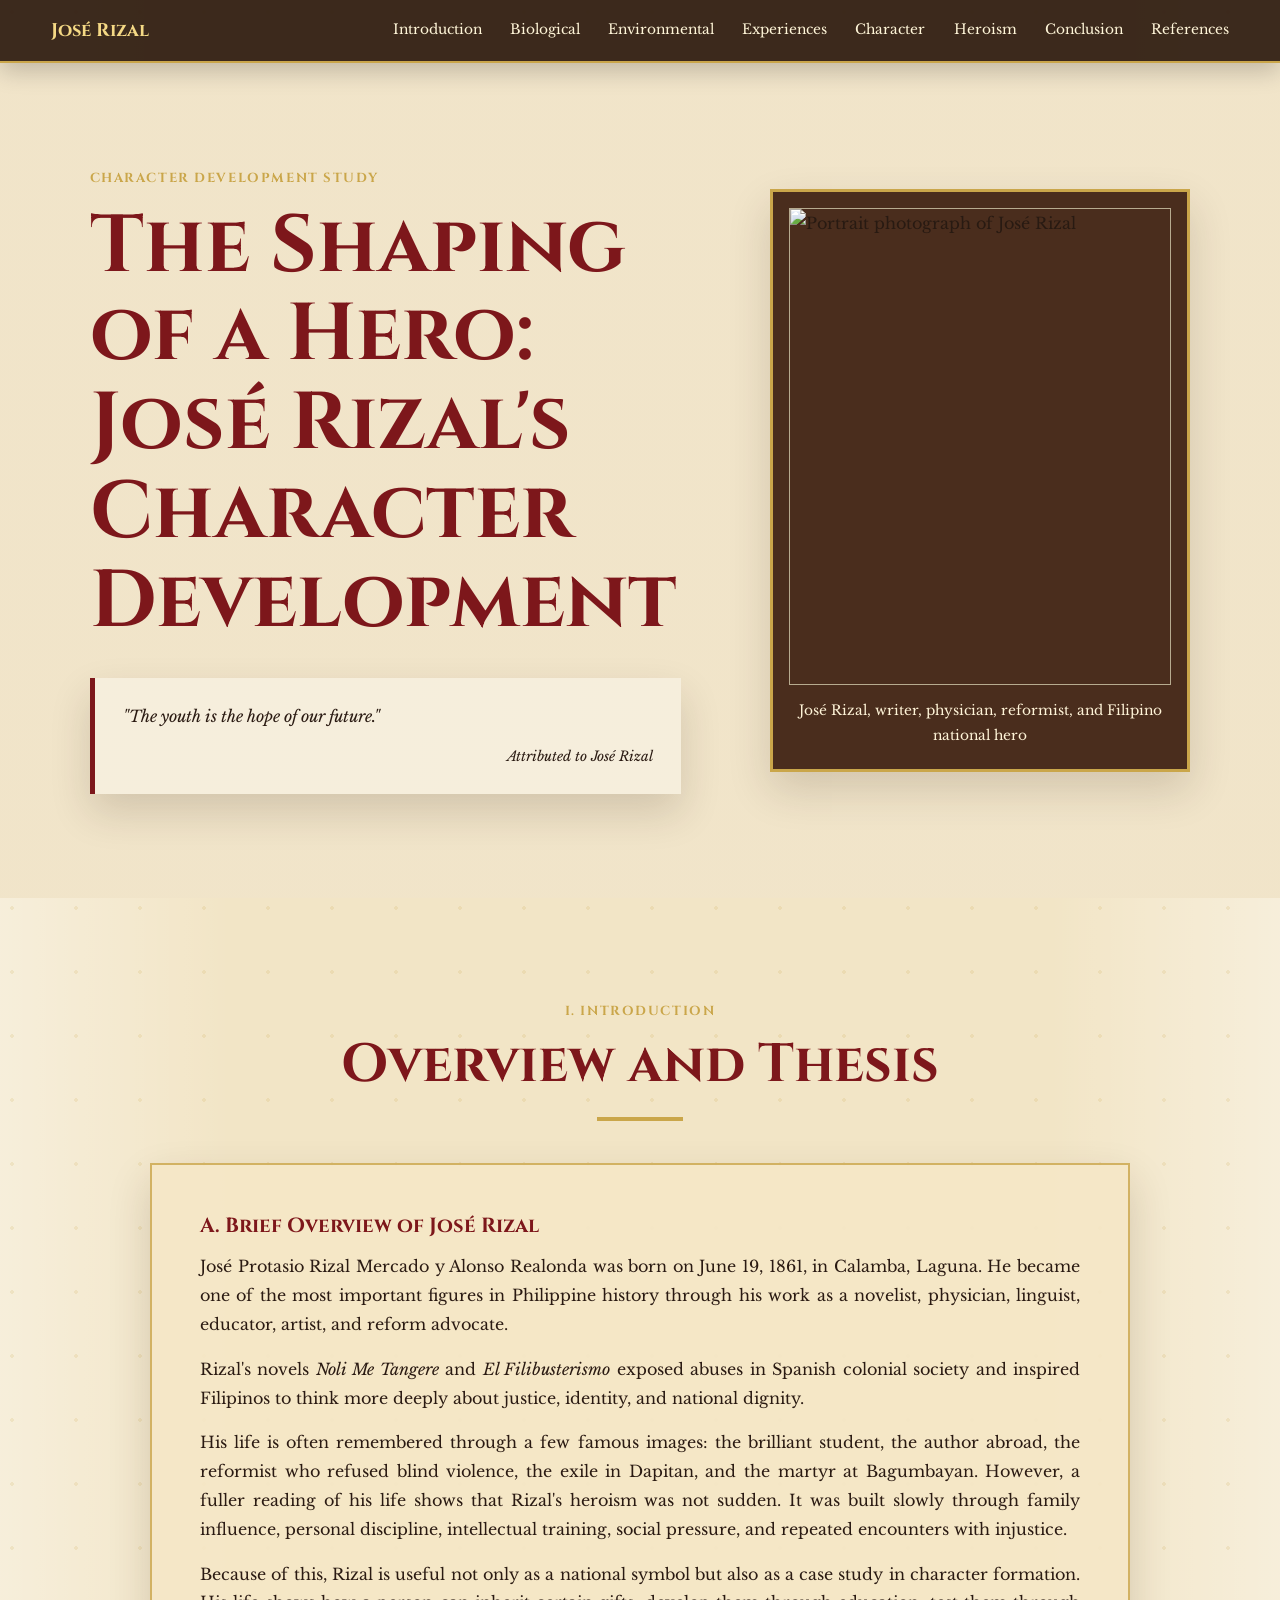
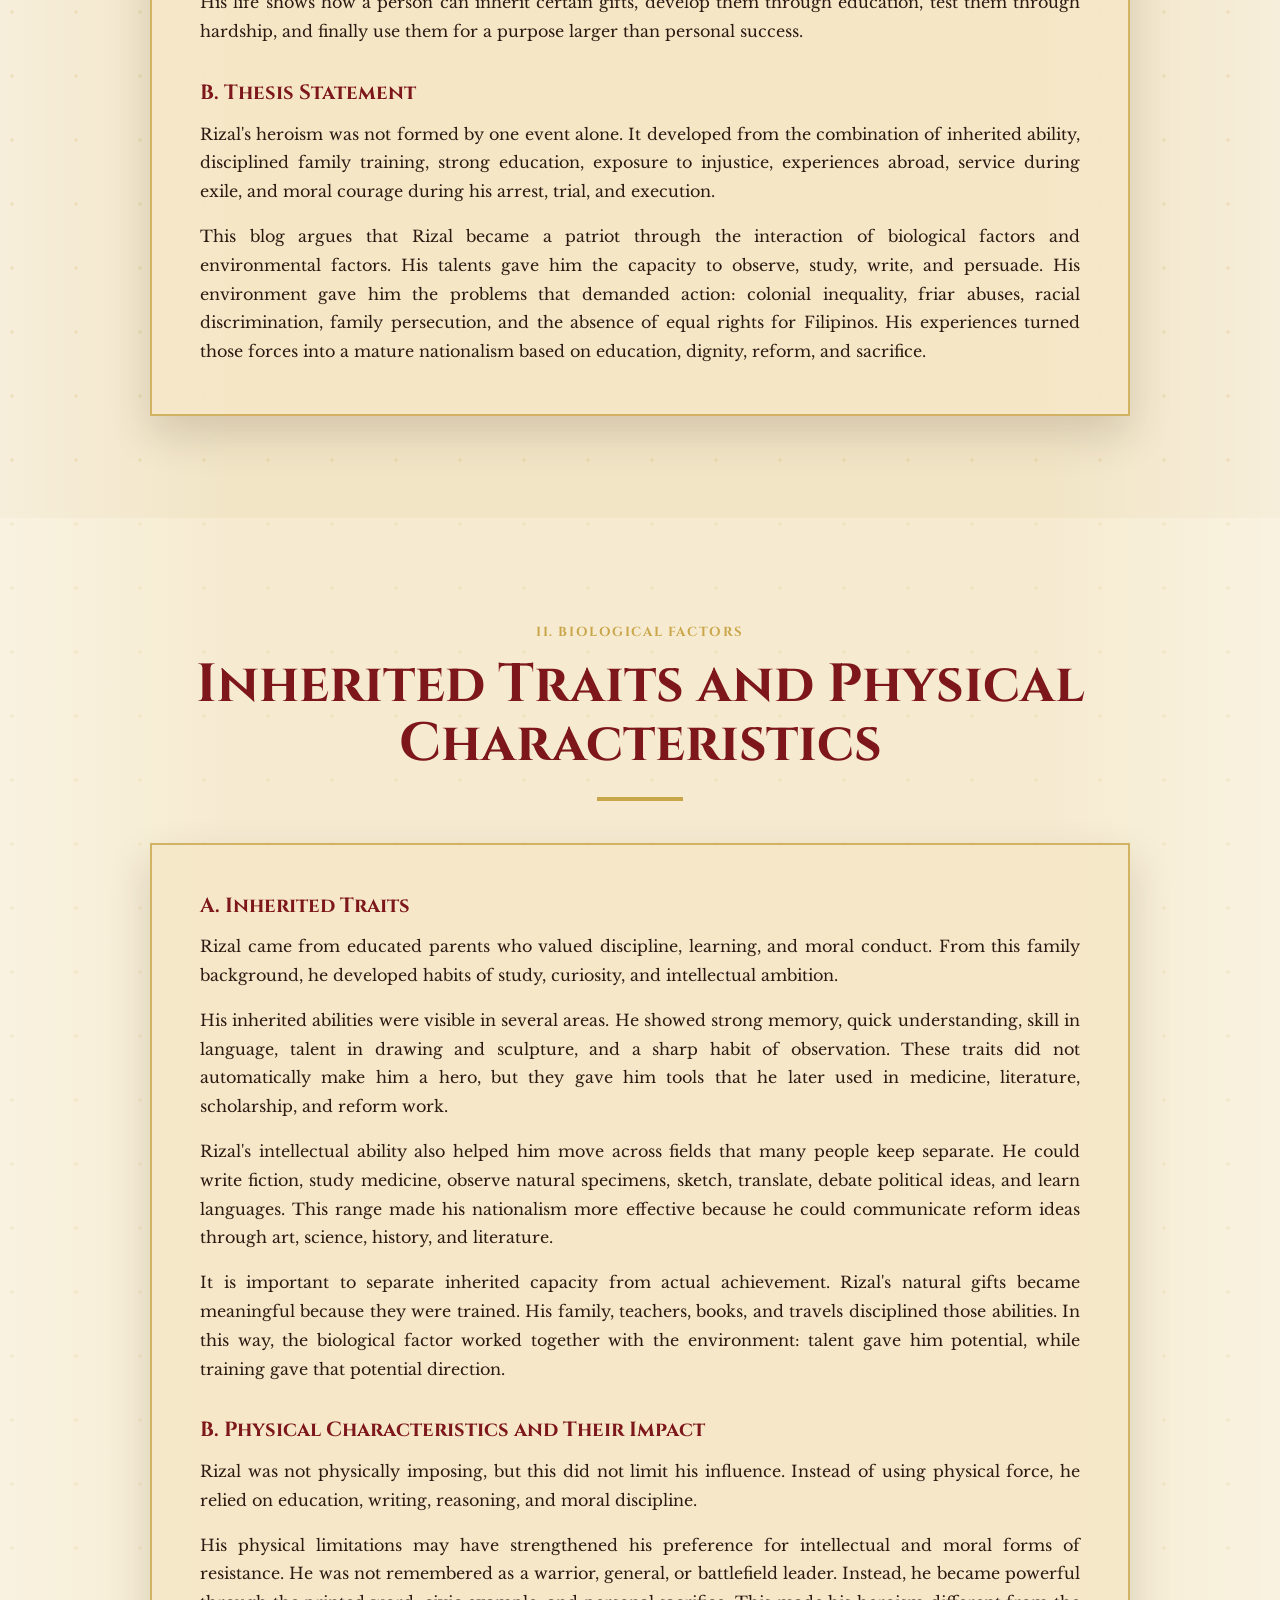
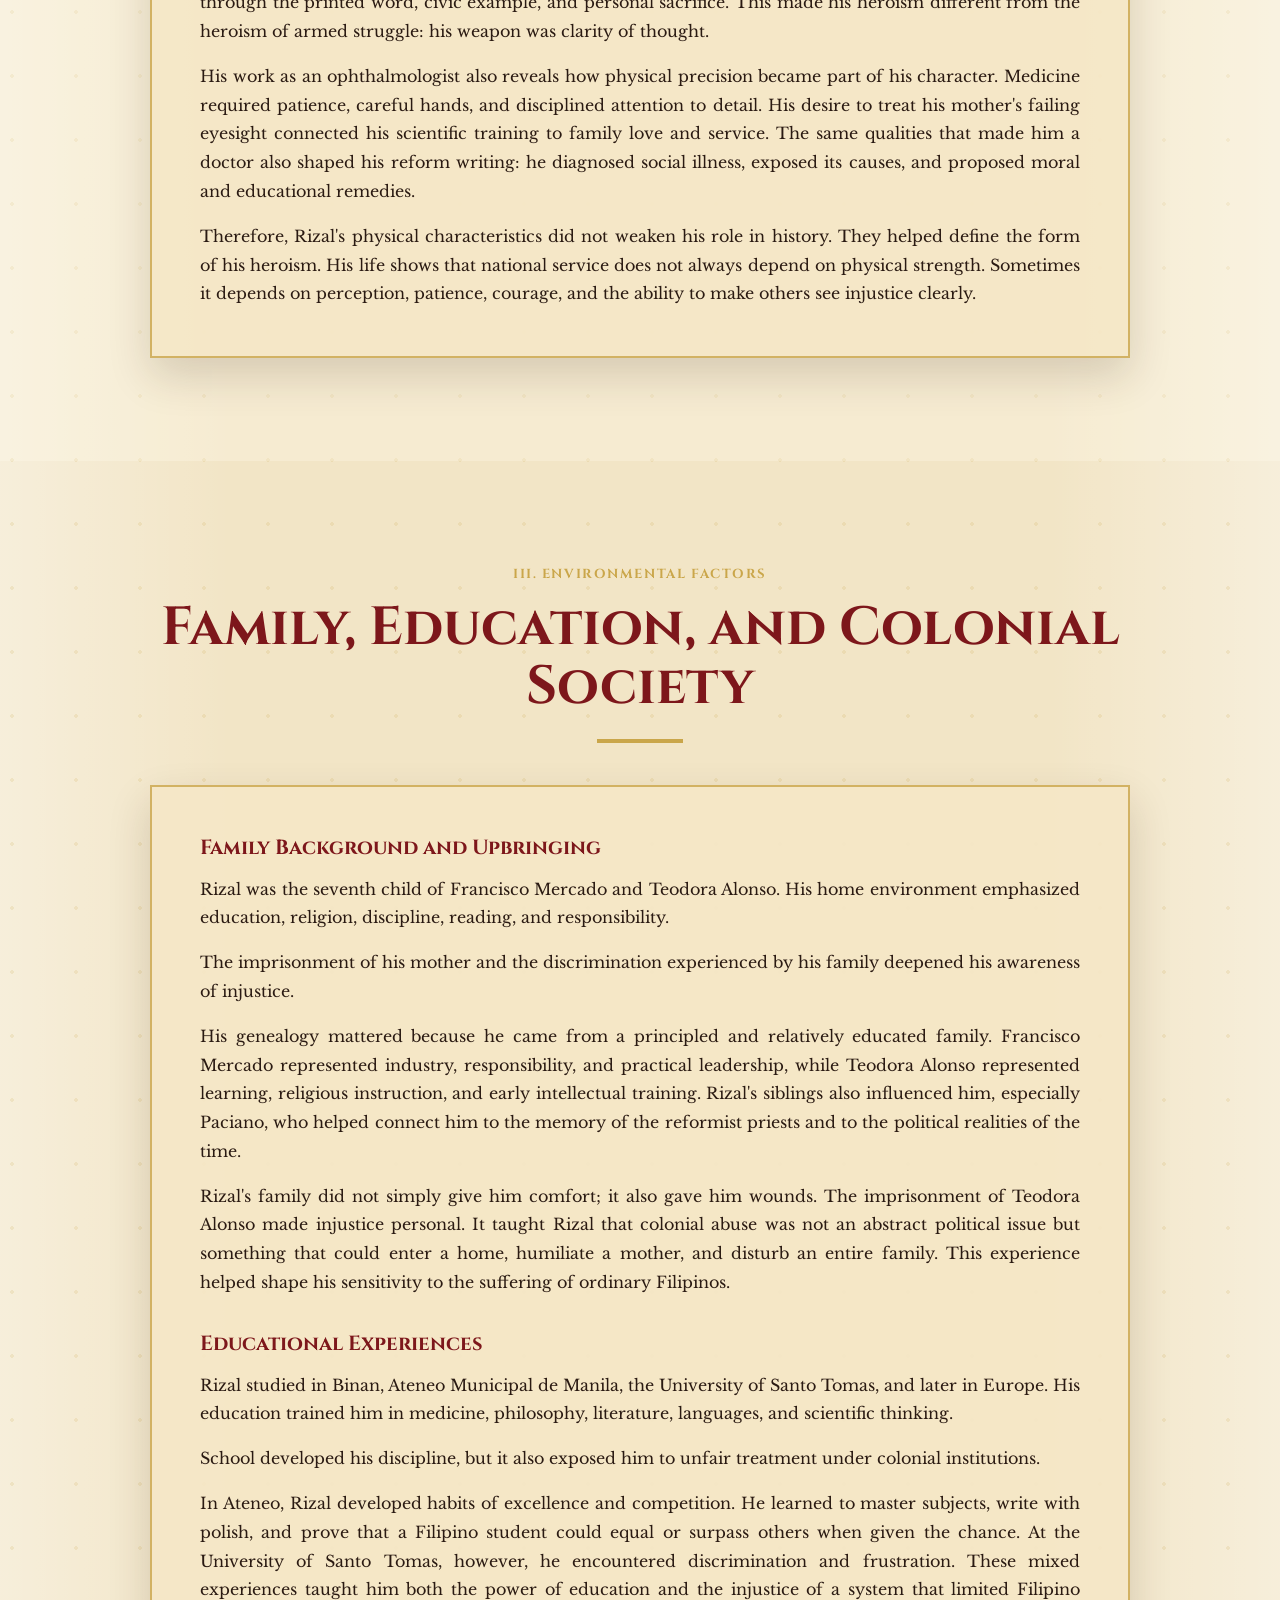
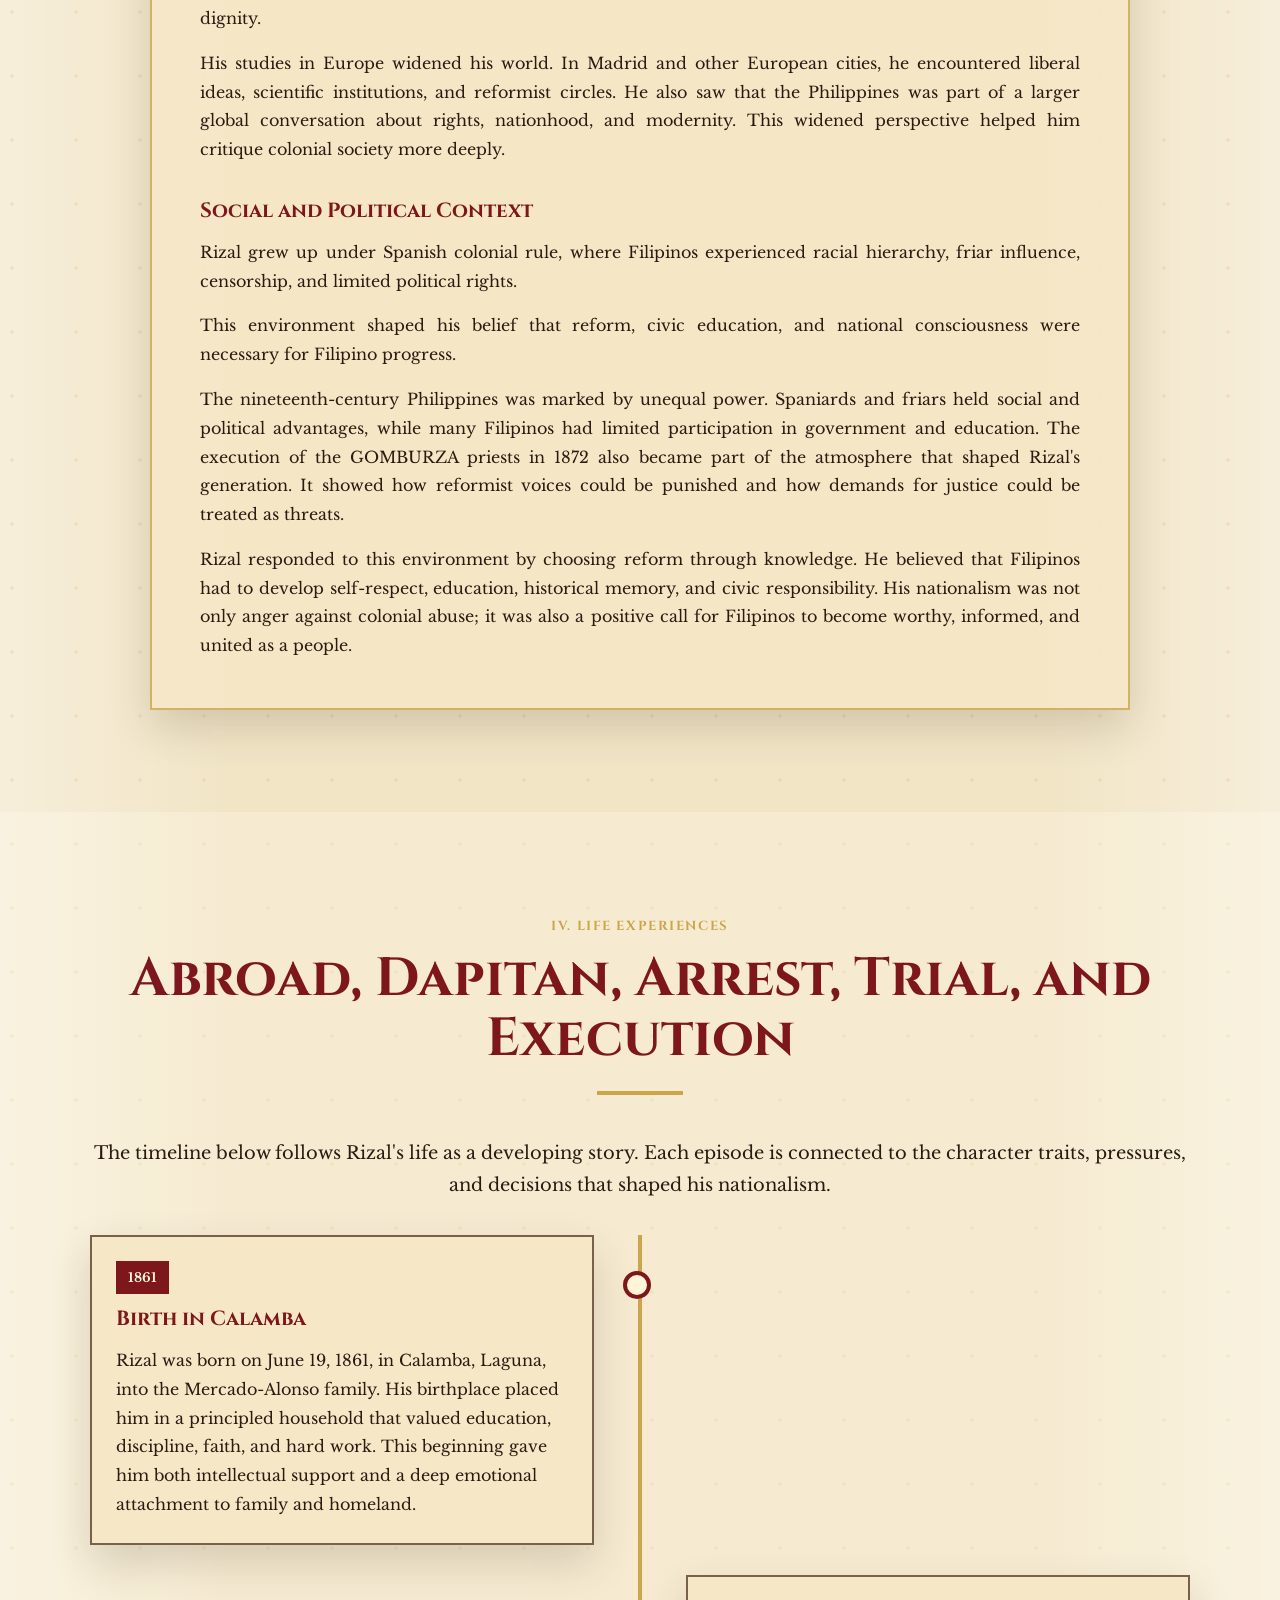
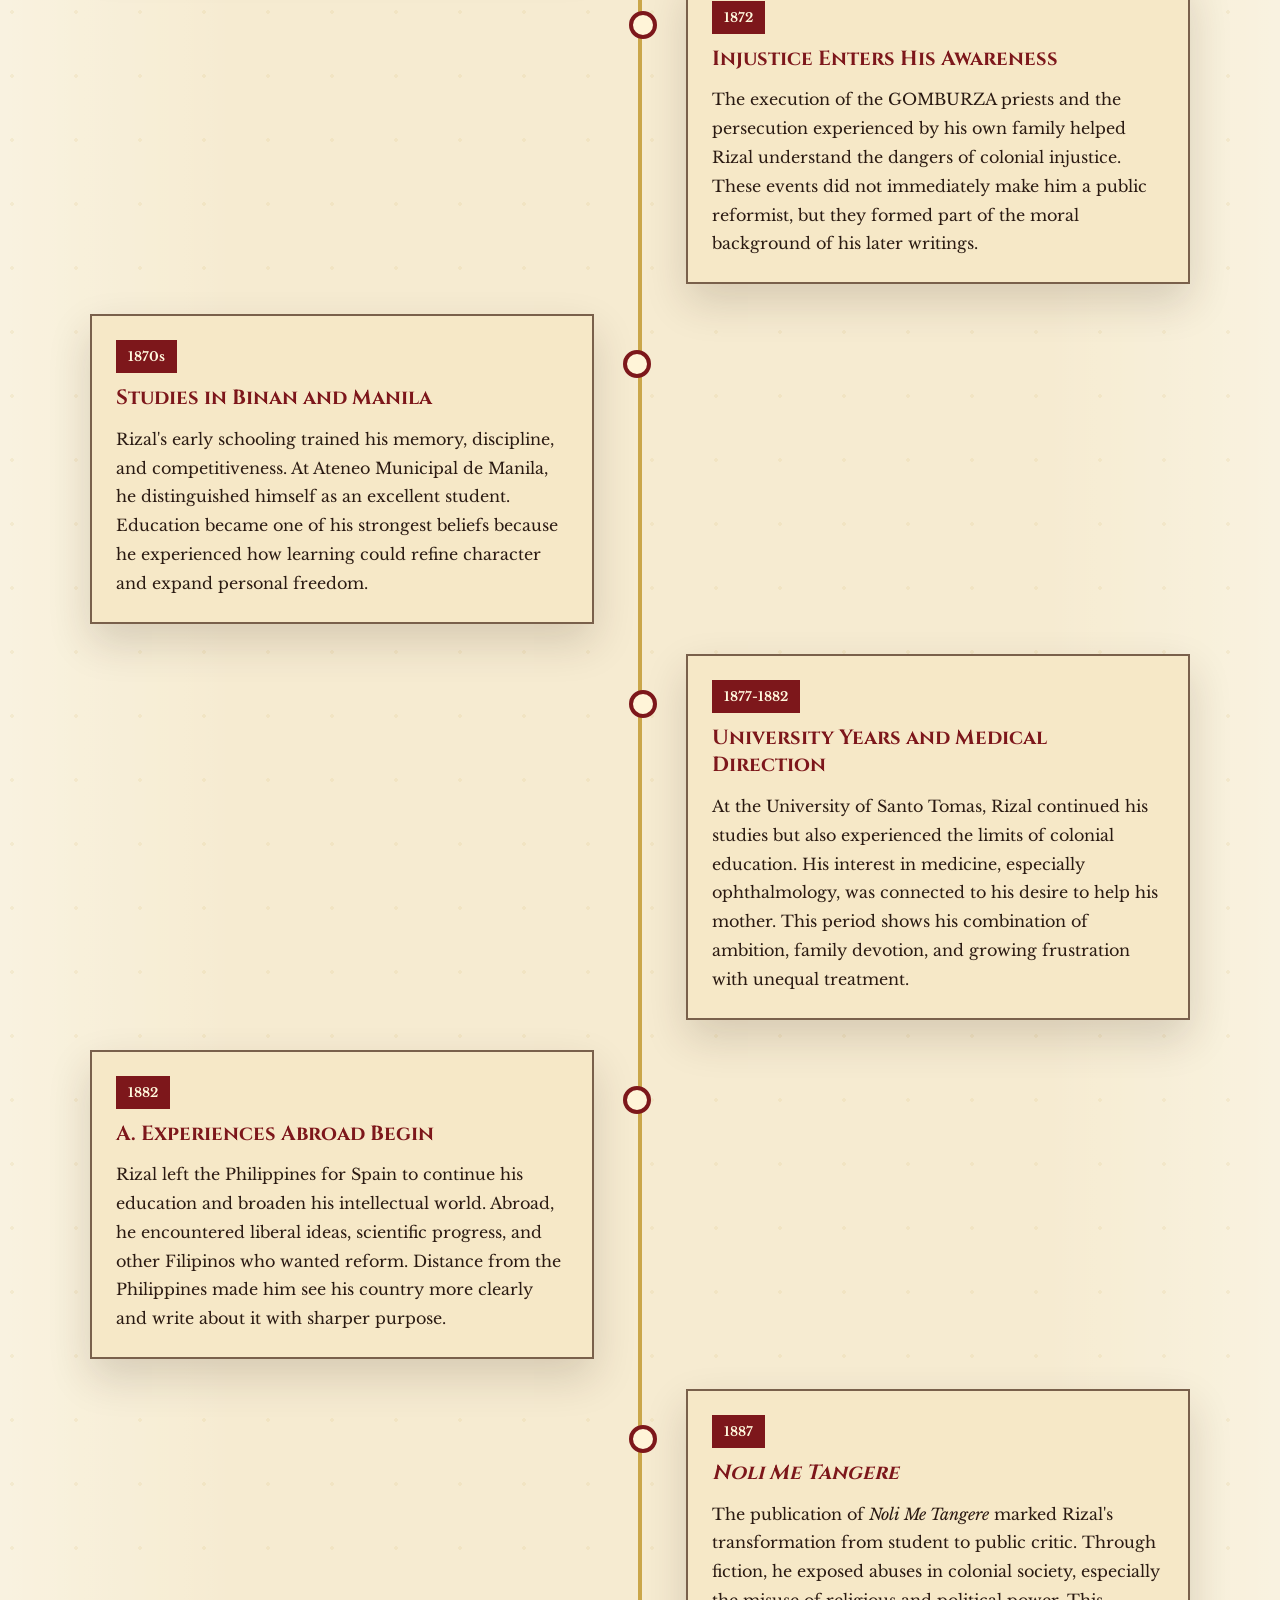
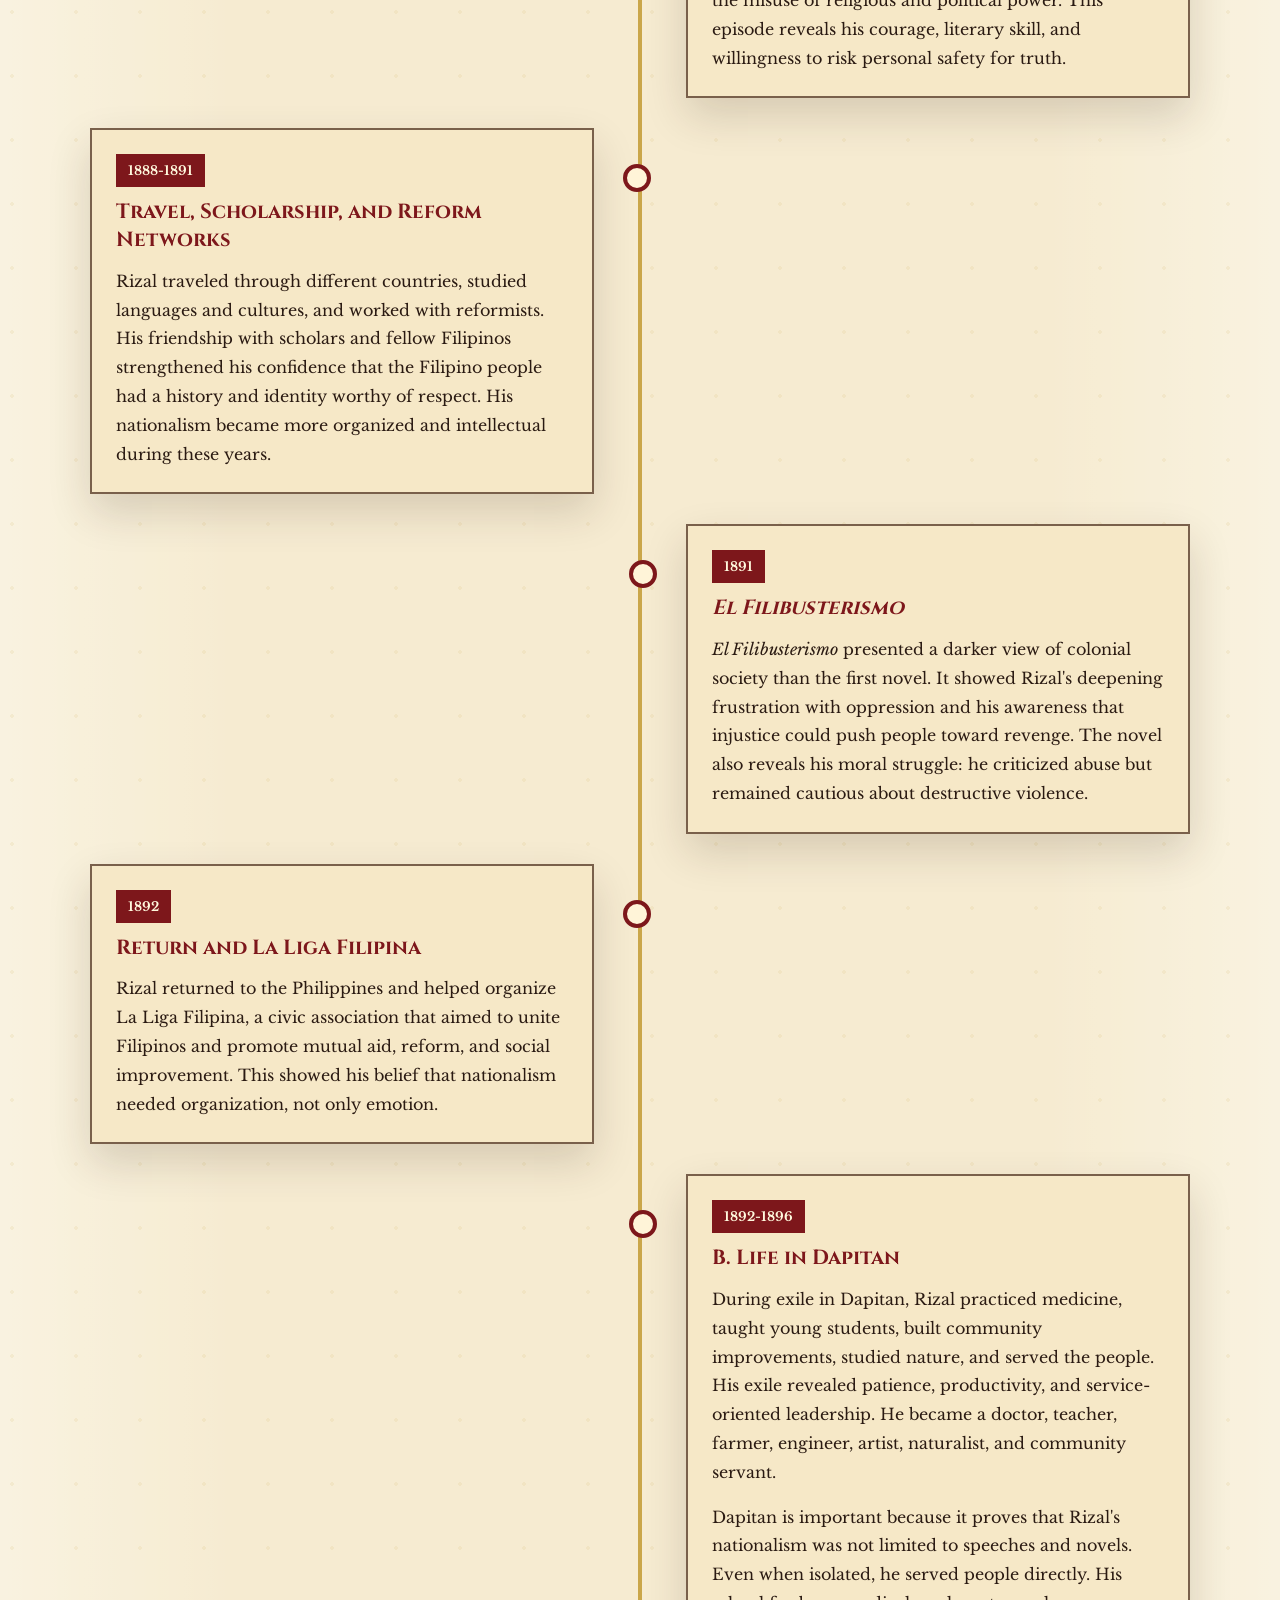
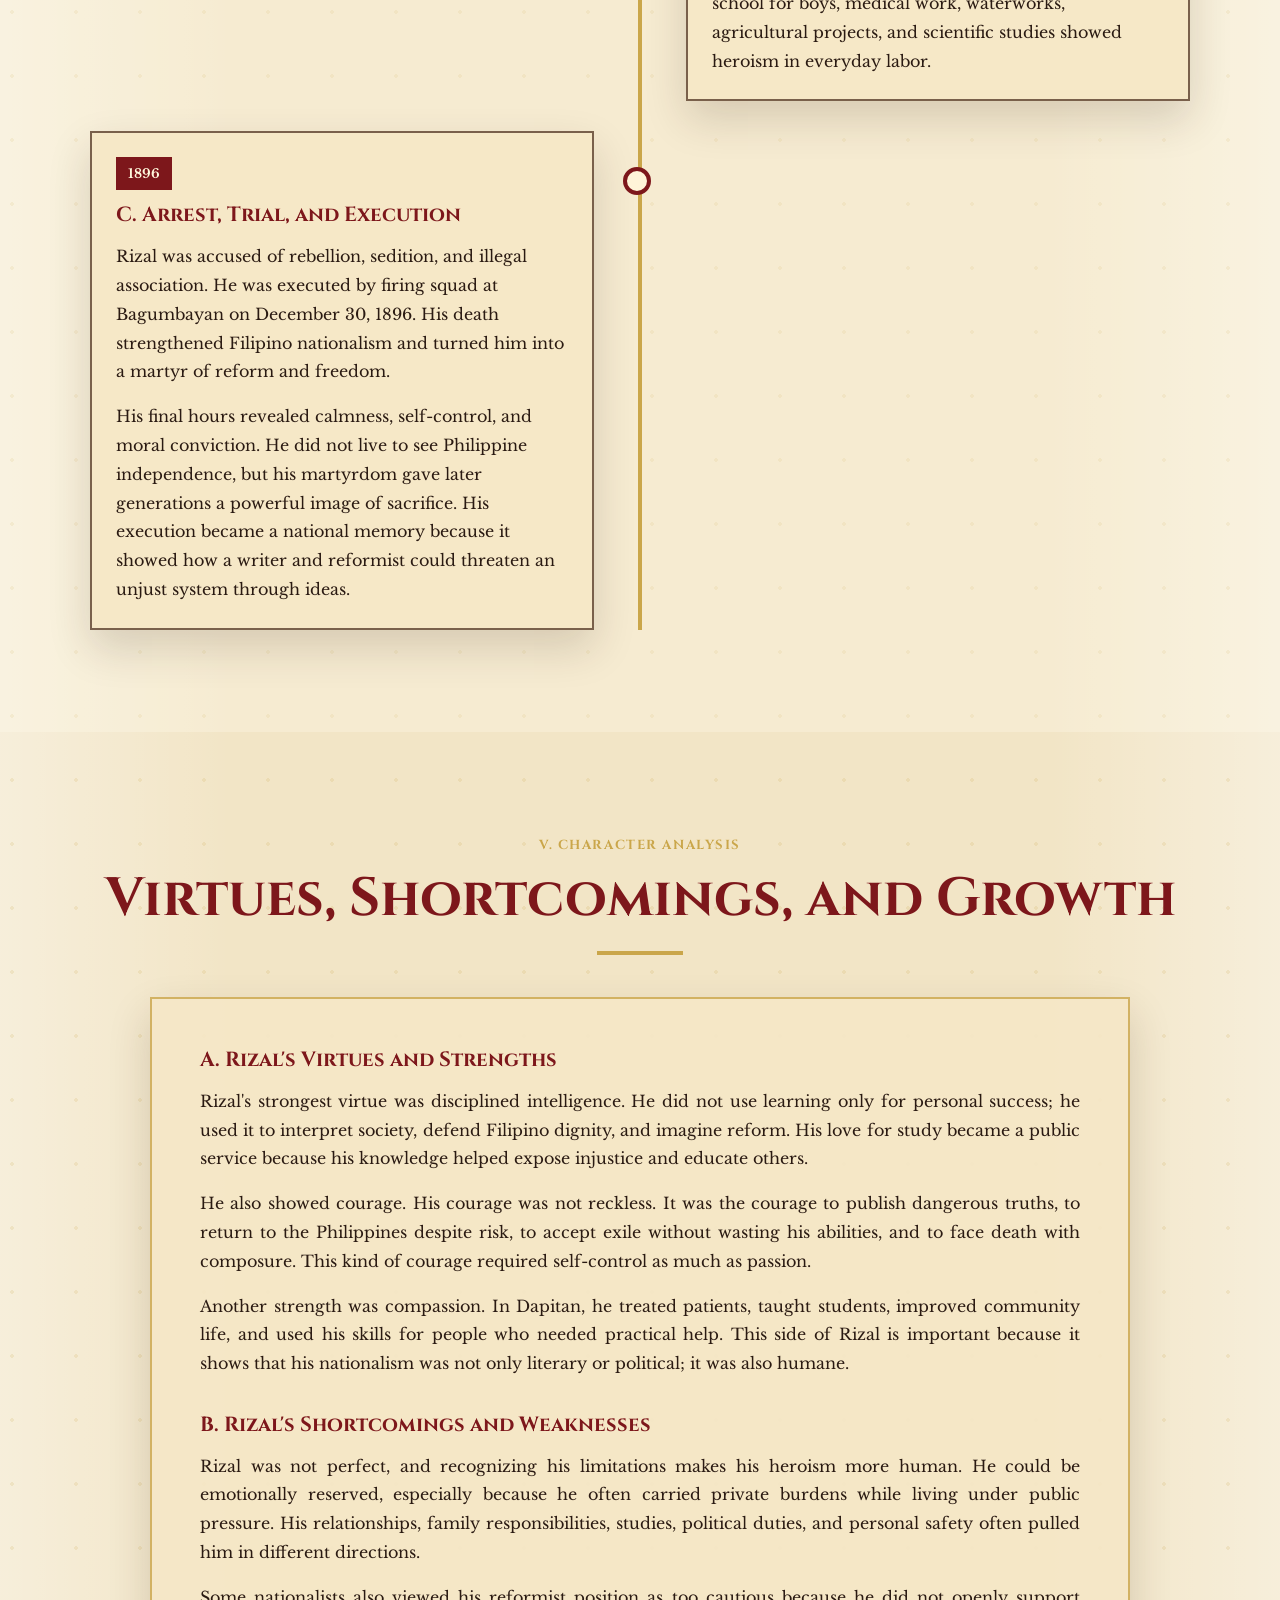
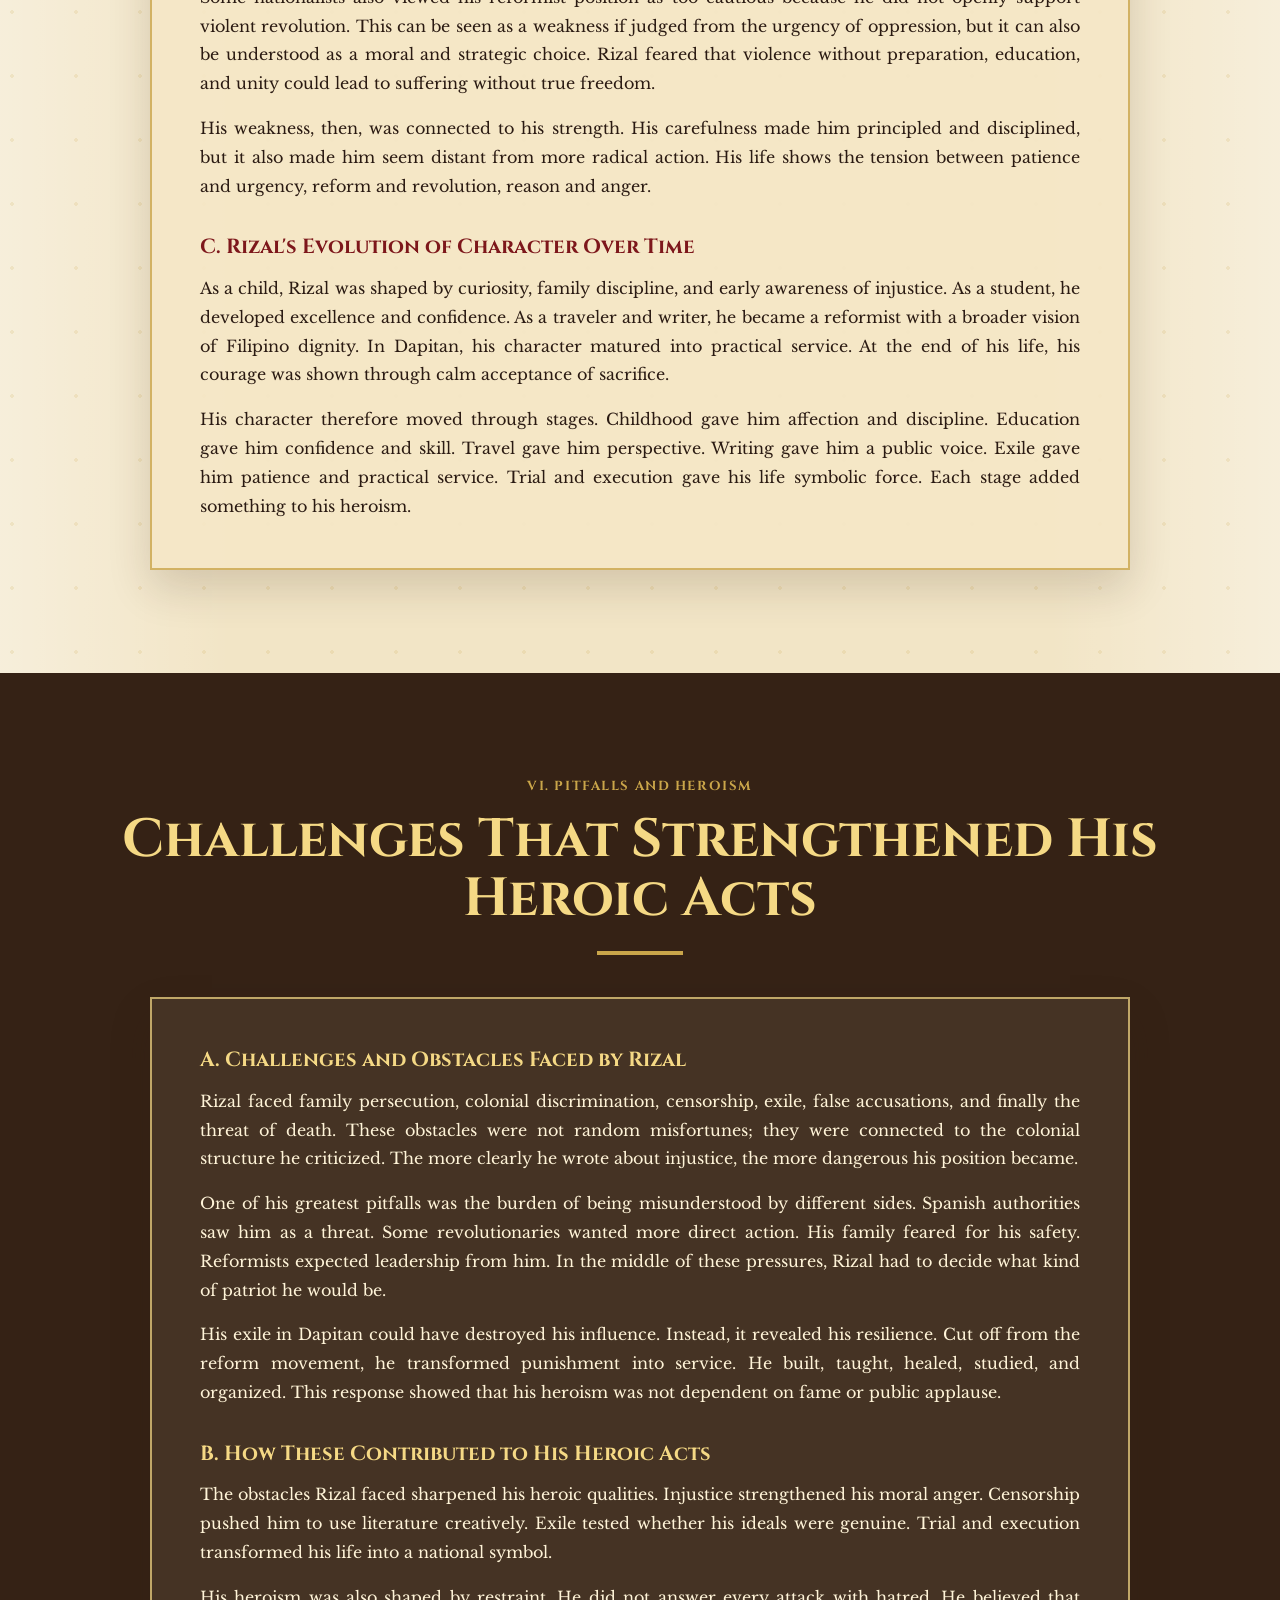
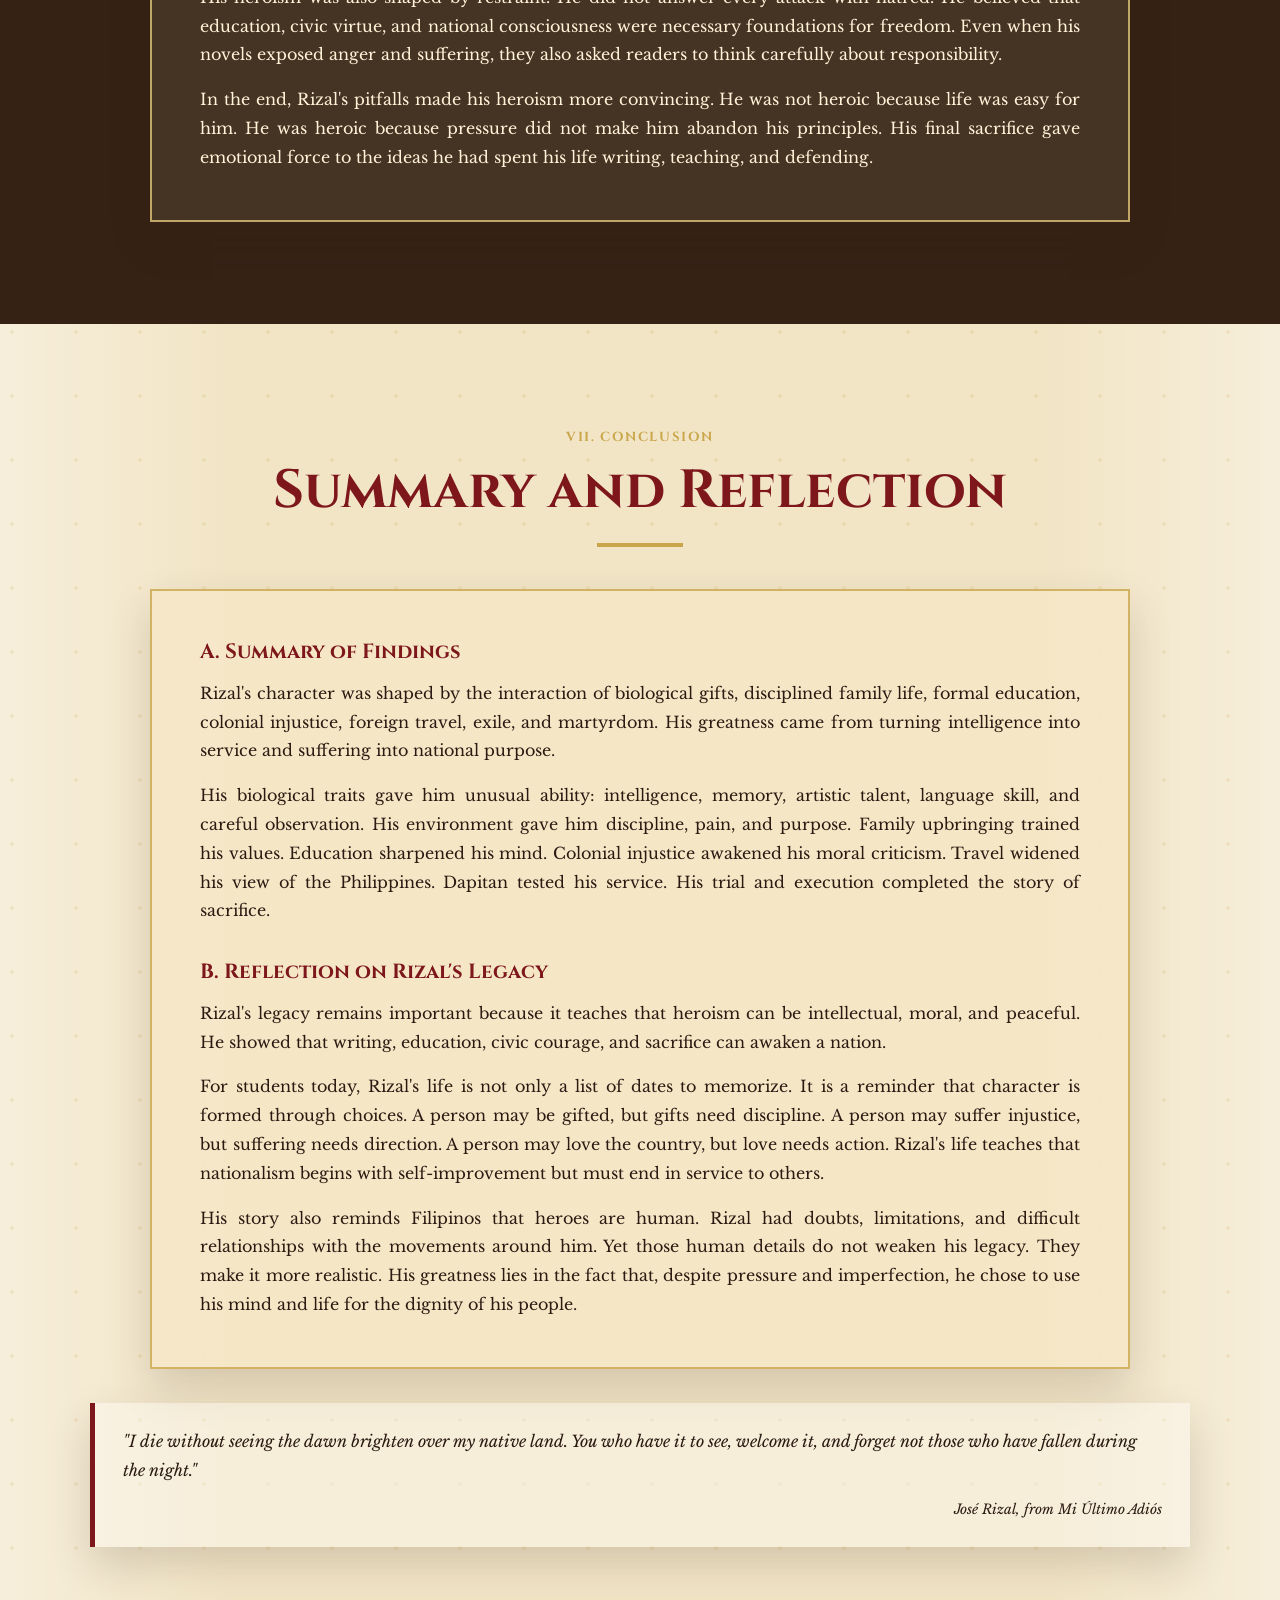
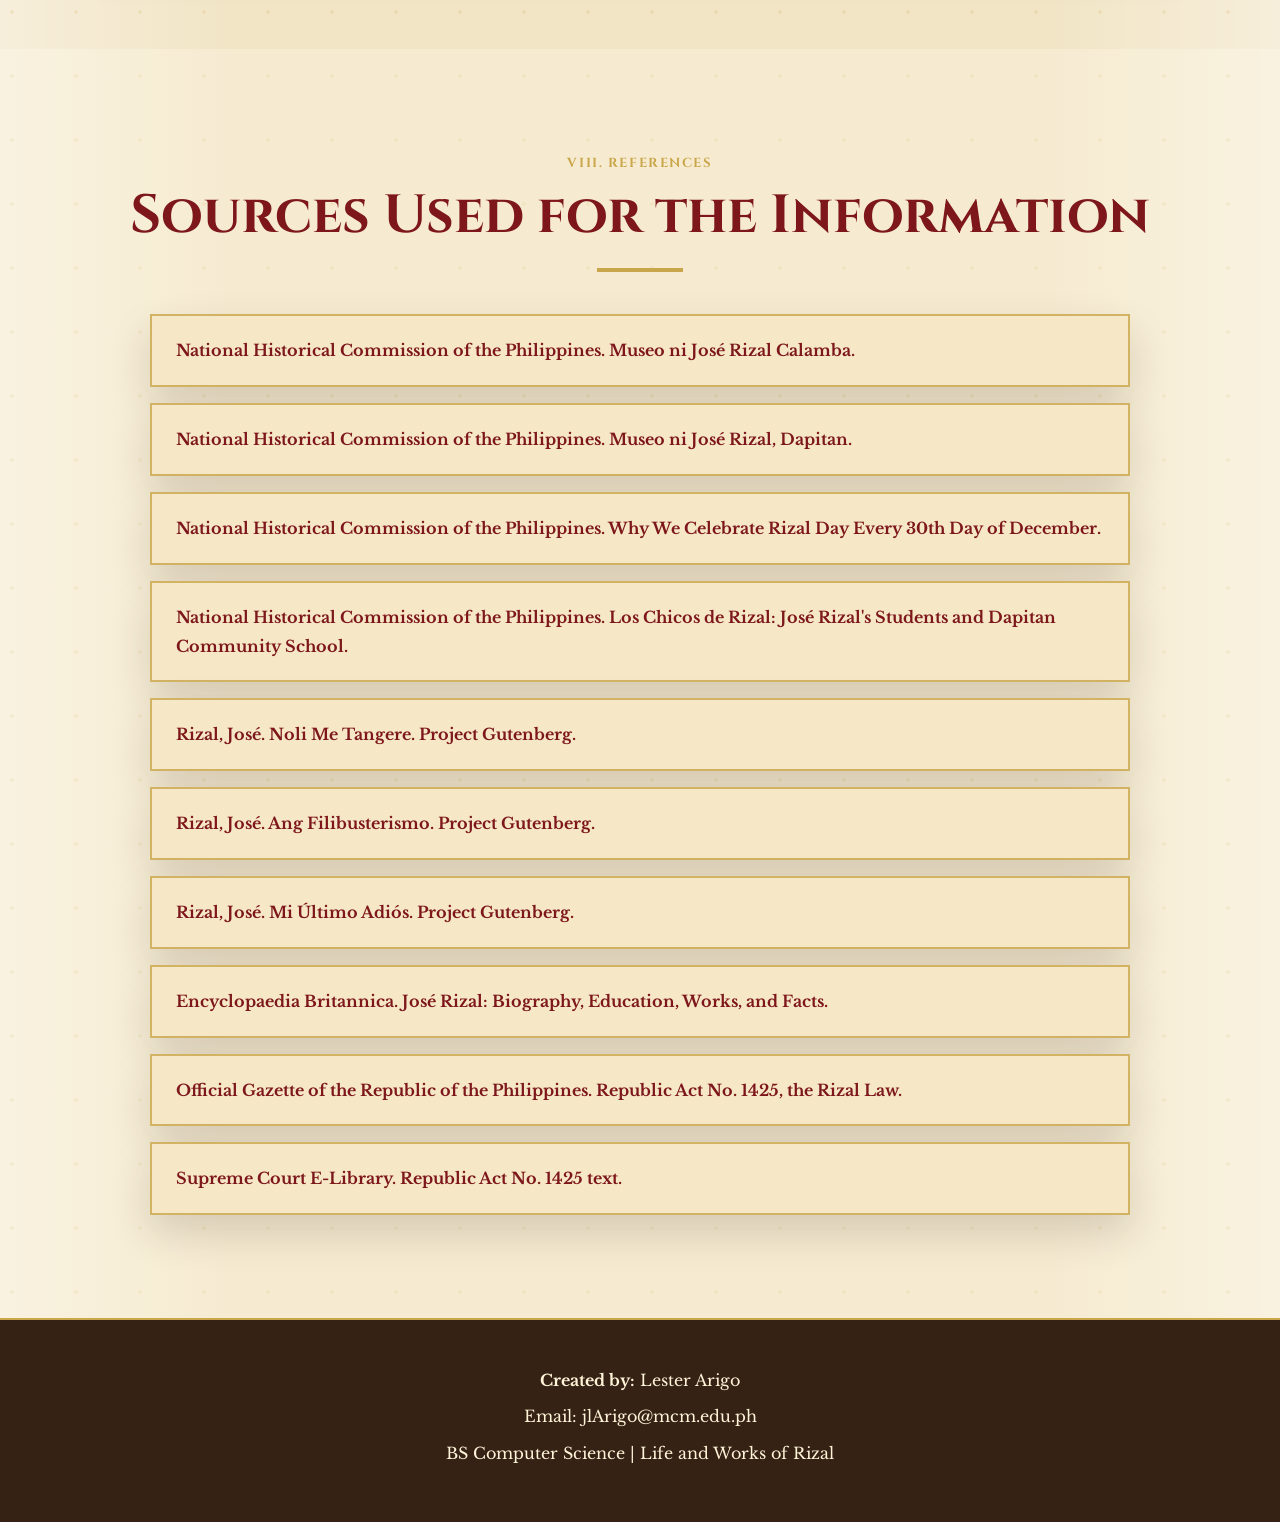
==== index.html @ 710163aa "first commit" ====
<!DOCTYPE html>
<html lang="en">
<head>
  <meta charset="UTF-8">
  <meta name="viewport" content="width=device-width, initial-scale=1.0">
  <meta name="description" content="A character-development study of José Rizal and the factors that shaped his heroism.">
  <title>The Shaping of a Hero: José Rizal's Character Development</title>
  <link rel="preconnect" href="https://fonts.googleapis.com">
  <link rel="preconnect" href="https://fonts.gstatic.com" crossorigin>
  <link href="https://fonts.googleapis.com/css2?family=Cinzel:wght@500;600;700&family=Libre+Baskerville:ital,wght@0,400;0,700;1,400&display=swap" rel="stylesheet">
  <link rel="stylesheet" href="styles.css">
</head>
<body>
  <header class="site-header">
    <a class="brand" href="#home">José Rizal</a>
    <button class="nav-toggle" type="button" aria-label="Open navigation">Menu</button>
    <nav class="main-nav" aria-label="Primary navigation">
      <a href="#introduction">Introduction</a>
      <a href="#biological">Biological</a>
      <a href="#environmental">Environmental</a>
      <a href="#experiences">Experiences</a>
      <a href="#character">Character</a>
      <a href="#heroism">Heroism</a>
      <a href="#conclusion">Conclusion</a>
      <a href="#references">References</a>
    </nav>
  </header>

  <main id="home">
    <section class="hero">
      <div class="hero-content">
        <p class="eyebrow">Character Development Study</p>
        <h1>The Shaping of a Hero: José Rizal's Character Development</h1>
        <blockquote>
          "The youth is the hope of our future."
          <span>Attributed to José Rizal</span>
        </blockquote>
      </div>
      <figure class="portrait-card">
        <img src="https://upload.wikimedia.org/wikipedia/commons/c/c9/Jose_Rizal_full.jpg" alt="Portrait photograph of José Rizal">
        <figcaption>José Rizal, writer, physician, reformist, and Filipino national hero</figcaption>
      </figure>
    </section>

    <section id="introduction" class="section">
      <div class="section-heading">
        <p class="eyebrow">I. Introduction</p>
        <h2>Overview and Thesis</h2>
      </div>
      <div class="blog-layout">
        <article class="blog-post">
          <h3>A. Brief Overview of José Rizal</h3>
          <p>José Protasio Rizal Mercado y Alonso Realonda was born on June 19, 1861, in Calamba, Laguna. He became one of the most important figures in Philippine history through his work as a novelist, physician, linguist, educator, artist, and reform advocate.</p>
          <p>Rizal's novels <em>Noli Me Tangere</em> and <em>El Filibusterismo</em> exposed abuses in Spanish colonial society and inspired Filipinos to think more deeply about justice, identity, and national dignity.</p>
          <p>His life is often remembered through a few famous images: the brilliant student, the author abroad, the reformist who refused blind violence, the exile in Dapitan, and the martyr at Bagumbayan. However, a fuller reading of his life shows that Rizal's heroism was not sudden. It was built slowly through family influence, personal discipline, intellectual training, social pressure, and repeated encounters with injustice.</p>
          <p>Because of this, Rizal is useful not only as a national symbol but also as a case study in character formation. His life shows how a person can inherit certain gifts, develop them through education, test them through hardship, and finally use them for a purpose larger than personal success.</p>

          <h3>B. Thesis Statement</h3>
          <p>Rizal's heroism was not formed by one event alone. It developed from the combination of inherited ability, disciplined family training, strong education, exposure to injustice, experiences abroad, service during exile, and moral courage during his arrest, trial, and execution.</p>
          <p>This blog argues that Rizal became a patriot through the interaction of biological factors and environmental factors. His talents gave him the capacity to observe, study, write, and persuade. His environment gave him the problems that demanded action: colonial inequality, friar abuses, racial discrimination, family persecution, and the absence of equal rights for Filipinos. His experiences turned those forces into a mature nationalism based on education, dignity, reform, and sacrifice.</p>
        </article>
      </div>
    </section>

    <section id="biological" class="section alt">
      <div class="section-heading">
        <p class="eyebrow">II. Biological Factors</p>
        <h2>Inherited Traits and Physical Characteristics</h2>
      </div>
      <div class="blog-layout">
        <article class="blog-post">
          <h3>A. Inherited Traits</h3>
          <p>Rizal came from educated parents who valued discipline, learning, and moral conduct. From this family background, he developed habits of study, curiosity, and intellectual ambition.</p>
          <p>His inherited abilities were visible in several areas. He showed strong memory, quick understanding, skill in language, talent in drawing and sculpture, and a sharp habit of observation. These traits did not automatically make him a hero, but they gave him tools that he later used in medicine, literature, scholarship, and reform work.</p>
          <p>Rizal's intellectual ability also helped him move across fields that many people keep separate. He could write fiction, study medicine, observe natural specimens, sketch, translate, debate political ideas, and learn languages. This range made his nationalism more effective because he could communicate reform ideas through art, science, history, and literature.</p>
          <p>It is important to separate inherited capacity from actual achievement. Rizal's natural gifts became meaningful because they were trained. His family, teachers, books, and travels disciplined those abilities. In this way, the biological factor worked together with the environment: talent gave him potential, while training gave that potential direction.</p>

          <h3>B. Physical Characteristics and Their Impact</h3>
          <p>Rizal was not physically imposing, but this did not limit his influence. Instead of using physical force, he relied on education, writing, reasoning, and moral discipline.</p>
          <p>His physical limitations may have strengthened his preference for intellectual and moral forms of resistance. He was not remembered as a warrior, general, or battlefield leader. Instead, he became powerful through the printed word, civic example, and personal sacrifice. This made his heroism different from the heroism of armed struggle: his weapon was clarity of thought.</p>
          <p>His work as an ophthalmologist also reveals how physical precision became part of his character. Medicine required patience, careful hands, and disciplined attention to detail. His desire to treat his mother's failing eyesight connected his scientific training to family love and service. The same qualities that made him a doctor also shaped his reform writing: he diagnosed social illness, exposed its causes, and proposed moral and educational remedies.</p>
          <p>Therefore, Rizal's physical characteristics did not weaken his role in history. They helped define the form of his heroism. His life shows that national service does not always depend on physical strength. Sometimes it depends on perception, patience, courage, and the ability to make others see injustice clearly.</p>
        </article>
      </div>
    </section>

    <section id="environmental" class="section">
      <div class="section-heading">
        <p class="eyebrow">III. Environmental Factors</p>
        <h2>Family, Education, and Colonial Society</h2>
      </div>
      <div class="blog-layout">
        <article class="blog-post">
          <h3>Family Background and Upbringing</h3>
          <p>Rizal was the seventh child of Francisco Mercado and Teodora Alonso. His home environment emphasized education, religion, discipline, reading, and responsibility.</p>
          <p>The imprisonment of his mother and the discrimination experienced by his family deepened his awareness of injustice.</p>
          <p>His genealogy mattered because he came from a principled and relatively educated family. Francisco Mercado represented industry, responsibility, and practical leadership, while Teodora Alonso represented learning, religious instruction, and early intellectual training. Rizal's siblings also influenced him, especially Paciano, who helped connect him to the memory of the reformist priests and to the political realities of the time.</p>
          <p>Rizal's family did not simply give him comfort; it also gave him wounds. The imprisonment of Teodora Alonso made injustice personal. It taught Rizal that colonial abuse was not an abstract political issue but something that could enter a home, humiliate a mother, and disturb an entire family. This experience helped shape his sensitivity to the suffering of ordinary Filipinos.</p>

          <h3>Educational Experiences</h3>
          <p>Rizal studied in Binan, Ateneo Municipal de Manila, the University of Santo Tomas, and later in Europe. His education trained him in medicine, philosophy, literature, languages, and scientific thinking.</p>
          <p>School developed his discipline, but it also exposed him to unfair treatment under colonial institutions.</p>
          <p>In Ateneo, Rizal developed habits of excellence and competition. He learned to master subjects, write with polish, and prove that a Filipino student could equal or surpass others when given the chance. At the University of Santo Tomas, however, he encountered discrimination and frustration. These mixed experiences taught him both the power of education and the injustice of a system that limited Filipino dignity.</p>
          <p>His studies in Europe widened his world. In Madrid and other European cities, he encountered liberal ideas, scientific institutions, and reformist circles. He also saw that the Philippines was part of a larger global conversation about rights, nationhood, and modernity. This widened perspective helped him critique colonial society more deeply.</p>

          <h3>Social and Political Context</h3>
          <p>Rizal grew up under Spanish colonial rule, where Filipinos experienced racial hierarchy, friar influence, censorship, and limited political rights.</p>
          <p>This environment shaped his belief that reform, civic education, and national consciousness were necessary for Filipino progress.</p>
          <p>The nineteenth-century Philippines was marked by unequal power. Spaniards and friars held social and political advantages, while many Filipinos had limited participation in government and education. The execution of the GOMBURZA priests in 1872 also became part of the atmosphere that shaped Rizal's generation. It showed how reformist voices could be punished and how demands for justice could be treated as threats.</p>
          <p>Rizal responded to this environment by choosing reform through knowledge. He believed that Filipinos had to develop self-respect, education, historical memory, and civic responsibility. His nationalism was not only anger against colonial abuse; it was also a positive call for Filipinos to become worthy, informed, and united as a people.</p>
        </article>
      </div>
    </section>

    <section id="experiences" class="section alt">
      <div class="section-heading">
        <p class="eyebrow">IV. Life Experiences</p>
        <h2>Abroad, Dapitan, Arrest, Trial, and Execution</h2>
      </div>
      <p class="lead">The timeline below follows Rizal's life as a developing story. Each episode is connected to the character traits, pressures, and decisions that shaped his nationalism.</p>
      <div class="timeline">
        <article class="timeline-item">
          <span class="year">1861</span>
          <h3>Birth in Calamba</h3>
          <p>Rizal was born on June 19, 1861, in Calamba, Laguna, into the Mercado-Alonso family. His birthplace placed him in a principled household that valued education, discipline, faith, and hard work. This beginning gave him both intellectual support and a deep emotional attachment to family and homeland.</p>
        </article>
        <article class="timeline-item">
          <span class="year">1872</span>
          <h3>Injustice Enters His Awareness</h3>
          <p>The execution of the GOMBURZA priests and the persecution experienced by his own family helped Rizal understand the dangers of colonial injustice. These events did not immediately make him a public reformist, but they formed part of the moral background of his later writings.</p>
        </article>
        <article class="timeline-item">
          <span class="year">1870s</span>
          <h3>Studies in Binan and Manila</h3>
          <p>Rizal's early schooling trained his memory, discipline, and competitiveness. At Ateneo Municipal de Manila, he distinguished himself as an excellent student. Education became one of his strongest beliefs because he experienced how learning could refine character and expand personal freedom.</p>
        </article>
        <article class="timeline-item">
          <span class="year">1877-1882</span>
          <h3>University Years and Medical Direction</h3>
          <p>At the University of Santo Tomas, Rizal continued his studies but also experienced the limits of colonial education. His interest in medicine, especially ophthalmology, was connected to his desire to help his mother. This period shows his combination of ambition, family devotion, and growing frustration with unequal treatment.</p>
        </article>
        <article class="timeline-item">
          <span class="year">1882</span>
          <h3>A. Experiences Abroad Begin</h3>
          <p>Rizal left the Philippines for Spain to continue his education and broaden his intellectual world. Abroad, he encountered liberal ideas, scientific progress, and other Filipinos who wanted reform. Distance from the Philippines made him see his country more clearly and write about it with sharper purpose.</p>
        </article>
        <article class="timeline-item">
          <span class="year">1887</span>
          <h3><em>Noli Me Tangere</em></h3>
          <p>The publication of <em>Noli Me Tangere</em> marked Rizal's transformation from student to public critic. Through fiction, he exposed abuses in colonial society, especially the misuse of religious and political power. This episode reveals his courage, literary skill, and willingness to risk personal safety for truth.</p>
        </article>
        <article class="timeline-item">
          <span class="year">1888-1891</span>
          <h3>Travel, Scholarship, and Reform Networks</h3>
          <p>Rizal traveled through different countries, studied languages and cultures, and worked with reformists. His friendship with scholars and fellow Filipinos strengthened his confidence that the Filipino people had a history and identity worthy of respect. His nationalism became more organized and intellectual during these years.</p>
        </article>
        <article class="timeline-item">
          <span class="year">1891</span>
          <h3><em>El Filibusterismo</em></h3>
          <p><em>El Filibusterismo</em> presented a darker view of colonial society than the first novel. It showed Rizal's deepening frustration with oppression and his awareness that injustice could push people toward revenge. The novel also reveals his moral struggle: he criticized abuse but remained cautious about destructive violence.</p>
        </article>
        <article class="timeline-item">
          <span class="year">1892</span>
          <h3>Return and La Liga Filipina</h3>
          <p>Rizal returned to the Philippines and helped organize La Liga Filipina, a civic association that aimed to unite Filipinos and promote mutual aid, reform, and social improvement. This showed his belief that nationalism needed organization, not only emotion.</p>
        </article>
        <article class="timeline-item">
          <span class="year">1892-1896</span>
          <h3>B. Life in Dapitan</h3>
          <p>During exile in Dapitan, Rizal practiced medicine, taught young students, built community improvements, studied nature, and served the people. His exile revealed patience, productivity, and service-oriented leadership. He became a doctor, teacher, farmer, engineer, artist, naturalist, and community servant.</p>
          <p>Dapitan is important because it proves that Rizal's nationalism was not limited to speeches and novels. Even when isolated, he served people directly. His school for boys, medical work, waterworks, agricultural projects, and scientific studies showed heroism in everyday labor.</p>
        </article>
        <article class="timeline-item">
          <span class="year">1896</span>
          <h3>C. Arrest, Trial, and Execution</h3>
          <p>Rizal was accused of rebellion, sedition, and illegal association. He was executed by firing squad at Bagumbayan on December 30, 1896. His death strengthened Filipino nationalism and turned him into a martyr of reform and freedom.</p>
          <p>His final hours revealed calmness, self-control, and moral conviction. He did not live to see Philippine independence, but his martyrdom gave later generations a powerful image of sacrifice. His execution became a national memory because it showed how a writer and reformist could threaten an unjust system through ideas.</p>
        </article>
      </div>
    </section>

    <section id="character" class="section">
      <div class="section-heading">
        <p class="eyebrow">V. Character Analysis</p>
        <h2>Virtues, Shortcomings, and Growth</h2>
      </div>
      <div class="blog-layout">
        <article class="blog-post">
          <h3>A. Rizal's Virtues and Strengths</h3>
          <p>Rizal's strongest virtue was disciplined intelligence. He did not use learning only for personal success; he used it to interpret society, defend Filipino dignity, and imagine reform. His love for study became a public service because his knowledge helped expose injustice and educate others.</p>
          <p>He also showed courage. His courage was not reckless. It was the courage to publish dangerous truths, to return to the Philippines despite risk, to accept exile without wasting his abilities, and to face death with composure. This kind of courage required self-control as much as passion.</p>
          <p>Another strength was compassion. In Dapitan, he treated patients, taught students, improved community life, and used his skills for people who needed practical help. This side of Rizal is important because it shows that his nationalism was not only literary or political; it was also humane.</p>

          <h3>B. Rizal's Shortcomings and Weaknesses</h3>
          <p>Rizal was not perfect, and recognizing his limitations makes his heroism more human. He could be emotionally reserved, especially because he often carried private burdens while living under public pressure. His relationships, family responsibilities, studies, political duties, and personal safety often pulled him in different directions.</p>
          <p>Some nationalists also viewed his reformist position as too cautious because he did not openly support violent revolution. This can be seen as a weakness if judged from the urgency of oppression, but it can also be understood as a moral and strategic choice. Rizal feared that violence without preparation, education, and unity could lead to suffering without true freedom.</p>
          <p>His weakness, then, was connected to his strength. His carefulness made him principled and disciplined, but it also made him seem distant from more radical action. His life shows the tension between patience and urgency, reform and revolution, reason and anger.</p>

          <h3>C. Rizal's Evolution of Character Over Time</h3>
          <p>As a child, Rizal was shaped by curiosity, family discipline, and early awareness of injustice. As a student, he developed excellence and confidence. As a traveler and writer, he became a reformist with a broader vision of Filipino dignity. In Dapitan, his character matured into practical service. At the end of his life, his courage was shown through calm acceptance of sacrifice.</p>
          <p>His character therefore moved through stages. Childhood gave him affection and discipline. Education gave him confidence and skill. Travel gave him perspective. Writing gave him a public voice. Exile gave him patience and practical service. Trial and execution gave his life symbolic force. Each stage added something to his heroism.</p>
        </article>
      </div>
    </section>

    <section id="heroism" class="section dark-section">
      <div class="section-heading">
        <p class="eyebrow">VI. Pitfalls and Heroism</p>
        <h2>Challenges That Strengthened His Heroic Acts</h2>
      </div>
      <div class="blog-layout">
        <article class="blog-post dark-post">
          <h3>A. Challenges and Obstacles Faced by Rizal</h3>
          <p>Rizal faced family persecution, colonial discrimination, censorship, exile, false accusations, and finally the threat of death. These obstacles were not random misfortunes; they were connected to the colonial structure he criticized. The more clearly he wrote about injustice, the more dangerous his position became.</p>
          <p>One of his greatest pitfalls was the burden of being misunderstood by different sides. Spanish authorities saw him as a threat. Some revolutionaries wanted more direct action. His family feared for his safety. Reformists expected leadership from him. In the middle of these pressures, Rizal had to decide what kind of patriot he would be.</p>
          <p>His exile in Dapitan could have destroyed his influence. Instead, it revealed his resilience. Cut off from the reform movement, he transformed punishment into service. He built, taught, healed, studied, and organized. This response showed that his heroism was not dependent on fame or public applause.</p>

          <h3>B. How These Contributed to His Heroic Acts</h3>
          <p>The obstacles Rizal faced sharpened his heroic qualities. Injustice strengthened his moral anger. Censorship pushed him to use literature creatively. Exile tested whether his ideals were genuine. Trial and execution transformed his life into a national symbol.</p>
          <p>His heroism was also shaped by restraint. He did not answer every attack with hatred. He believed that education, civic virtue, and national consciousness were necessary foundations for freedom. Even when his novels exposed anger and suffering, they also asked readers to think carefully about responsibility.</p>
          <p>In the end, Rizal's pitfalls made his heroism more convincing. He was not heroic because life was easy for him. He was heroic because pressure did not make him abandon his principles. His final sacrifice gave emotional force to the ideas he had spent his life writing, teaching, and defending.</p>
        </article>
      </div>
    </section>

    <section id="conclusion" class="section">
      <div class="section-heading">
        <p class="eyebrow">VII. Conclusion</p>
        <h2>Summary and Reflection</h2>
      </div>
      <div class="blog-layout">
        <article class="blog-post">
          <h3>A. Summary of Findings</h3>
          <p>Rizal's character was shaped by the interaction of biological gifts, disciplined family life, formal education, colonial injustice, foreign travel, exile, and martyrdom. His greatness came from turning intelligence into service and suffering into national purpose.</p>
          <p>His biological traits gave him unusual ability: intelligence, memory, artistic talent, language skill, and careful observation. His environment gave him discipline, pain, and purpose. Family upbringing trained his values. Education sharpened his mind. Colonial injustice awakened his moral criticism. Travel widened his view of the Philippines. Dapitan tested his service. His trial and execution completed the story of sacrifice.</p>

          <h3>B. Reflection on Rizal's Legacy</h3>
          <p>Rizal's legacy remains important because it teaches that heroism can be intellectual, moral, and peaceful. He showed that writing, education, civic courage, and sacrifice can awaken a nation.</p>
          <p>For students today, Rizal's life is not only a list of dates to memorize. It is a reminder that character is formed through choices. A person may be gifted, but gifts need discipline. A person may suffer injustice, but suffering needs direction. A person may love the country, but love needs action. Rizal's life teaches that nationalism begins with self-improvement but must end in service to others.</p>
          <p>His story also reminds Filipinos that heroes are human. Rizal had doubts, limitations, and difficult relationships with the movements around him. Yet those human details do not weaken his legacy. They make it more realistic. His greatness lies in the fact that, despite pressure and imperfection, he chose to use his mind and life for the dignity of his people.</p>
        </article>
      </div>
      <blockquote class="quote-band">
        "I die without seeing the dawn brighten over my native land. You who have it to see, welcome it, and forget not those who have fallen during the night."
        <span>José Rizal, from Mi Último Adiós</span>
      </blockquote>
    </section>

    <section id="references" class="section alt">
      <div class="section-heading">
        <p class="eyebrow">VIII. References</p>
        <h2>Sources Used for the Information</h2>
      </div>
      <div class="references-list">
        <a href="https://nhcp.gov.ph/meseums/mjrc/" target="_blank" rel="noreferrer">
          National Historical Commission of the Philippines. Museo ni José Rizal Calamba.
        </a>
        <a href="https://nhcp.gov.ph/meseums/mjrd/" target="_blank" rel="noreferrer">
          National Historical Commission of the Philippines. Museo ni José Rizal, Dapitan.
        </a>
        <a href="https://nhcp.gov.ph/why-we-celebrate-rizal-day-every-30th-day-of-december/" target="_blank" rel="noreferrer">
          National Historical Commission of the Philippines. Why We Celebrate Rizal Day Every 30th Day of December.
        </a>
        <a href="https://nhcp.gov.ph/los-chicos-de-rizal-jose-rizals-students-and-dapitan-community-school/" target="_blank" rel="noreferrer">
          National Historical Commission of the Philippines. Los Chicos de Rizal: José Rizal's Students and Dapitan Community School.
        </a>
        <a href="https://www.gutenberg.org/ebooks/20228" target="_blank" rel="noreferrer">
          Rizal, José. Noli Me Tangere. Project Gutenberg.
        </a>
        <a href="https://www.gutenberg.org/ebooks/47629" target="_blank" rel="noreferrer">
          Rizal, José. Ang Filibusterismo. Project Gutenberg.
        </a>
        <a href="https://www.gutenberg.org/ebooks/18600" target="_blank" rel="noreferrer">
          Rizal, José. Mi Último Adiós. Project Gutenberg.
        </a>
        <a href="https://www.britannica.com/biography/Jose-Rizal" target="_blank" rel="noreferrer">
          Encyclopaedia Britannica. José Rizal: Biography, Education, Works, and Facts.
        </a>
        <a href="https://www.officialgazette.gov.ph/1956/06/12/republic-act-no-1425/" target="_blank" rel="noreferrer">
          Official Gazette of the Republic of the Philippines. Republic Act No. 1425, the Rizal Law.
        </a>
        <a href="https://elibrary.judiciary.gov.ph/thebookshelf/showdocs/2/14242" target="_blank" rel="noreferrer">
          Supreme Court E-Library. Republic Act No. 1425 text.
        </a>
      </div>
    </section>
  </main>

  <footer class="site-footer">
    <p><strong>Created by:</strong> Lester Arigo</p>
    <p>Email: jlArigo@mcm.edu.ph</p>
    <p>BS Computer Science | Life and Works of Rizal</p>
  </footer>

  <script>
    const navToggle = document.querySelector('.nav-toggle');
    const nav = document.querySelector('.main-nav');

    navToggle.addEventListener('click', () => {
      nav.classList.toggle('open');
    });

    nav.querySelectorAll('a').forEach((link) => {
      link.addEventListener('click', () => nav.classList.remove('open'));
    });
  </script>
</body>
</html>
---- styles.css ----
:root {
  --ink: #2a1a12;
  --brown: #4a2d1d;
  --brown-dark: #352215;
  --wine: #7d171b;
  --gold: #caa64a;
  --sage: #3f7a61;
  --paper: #f2e5c6;
  --paper-light: #fff4d8;
  --panel: #f6e8c7;
  --shadow: 0 18px 40px rgba(52, 34, 21, 0.16);
}

* {
  box-sizing: border-box;
}

html {
  scroll-behavior: smooth;
}

body {
  margin: 0;
  color: var(--ink);
  font-family: "Libre Baskerville", Georgia, serif;
  line-height: 1.8;
  background:
    radial-gradient(circle at 12px 12px, rgba(202, 166, 74, 0.16) 2px, transparent 2px),
    linear-gradient(90deg, rgba(255, 255, 255, 0.36), transparent 18%, transparent 82%, rgba(255, 255, 255, 0.36)),
    var(--paper);
  background-size: 64px 64px, 100% 100%, auto;
}

a {
  color: inherit;
}

.site-header {
  position: sticky;
  top: 0;
  z-index: 20;
  display: flex;
  align-items: center;
  justify-content: space-between;
  gap: 24px;
  padding: 14px clamp(18px, 4vw, 56px);
  color: #fff5d8;
  background: rgba(53, 34, 21, 0.96);
  border-bottom: 2px solid var(--gold);
  box-shadow: 0 8px 24px rgba(0, 0, 0, 0.2);
}

.brand {
  font-family: "Cinzel", serif;
  font-size: 1.15rem;
  font-weight: 700;
  text-decoration: none;
  color: #f5d985;
}

.main-nav {
  display: flex;
  align-items: center;
  gap: clamp(10px, 2.2vw, 30px);
  font-size: 0.86rem;
}

.main-nav a {
  text-decoration: none;
  transition: color 160ms ease, transform 160ms ease;
}

.main-nav a:hover {
  color: #f5d985;
  transform: translateY(-1px);
}

.nav-toggle {
  display: none;
  color: #fff4d8;
  font: inherit;
  background: transparent;
  border: 1px solid rgba(245, 217, 133, 0.7);
  padding: 8px 12px;
}

.hero {
  min-height: calc(100vh - 70px);
  display: grid;
  grid-template-columns: minmax(0, 1.2fr) minmax(260px, 420px);
  align-items: center;
  gap: clamp(32px, 7vw, 90px);
  padding: clamp(48px, 9vw, 104px) clamp(18px, 7vw, 112px);
  background:
    linear-gradient(rgba(74, 45, 29, 0.08), rgba(74, 45, 29, 0.08)),
    var(--paper-light);
}

.hero h1,
.section-heading h2 {
  margin: 0;
  color: var(--wine);
  font-family: "Cinzel", serif;
  font-weight: 700;
  line-height: 1.1;
}

.hero h1 {
  max-width: 850px;
  font-size: clamp(2.7rem, 6.3vw, 5.7rem);
}

.eyebrow {
  margin: 0 0 12px;
  color: var(--gold);
  font-family: "Cinzel", serif;
  font-size: 0.82rem;
  font-weight: 700;
  letter-spacing: 0.12em;
  text-transform: uppercase;
}

.intro,
.lead {
  max-width: 1100px;
  font-size: clamp(1rem, 1.4vw, 1.18rem);
}

blockquote {
  margin: 32px 0 0;
  padding: 24px 28px;
  border-left: 5px solid var(--wine);
  background: rgba(255, 255, 255, 0.34);
  box-shadow: var(--shadow);
  font-style: italic;
}

blockquote span {
  display: block;
  margin-top: 14px;
  font-size: 0.85rem;
  text-align: right;
}

.portrait-card {
  margin: 0;
  padding: 16px;
  background: var(--brown);
  border: 3px solid var(--gold);
  box-shadow: var(--shadow);
}

.portrait-card img {
  display: block;
  width: 100%;
  aspect-ratio: 4 / 5;
  object-fit: cover;
  object-position: center top;
  border: 1px solid rgba(255, 244, 216, 0.6);
  filter: sepia(0.18) contrast(1.02);
}

.portrait-card figcaption {
  color: #fff4d8;
  padding: 14px 6px 4px;
  font-size: 0.86rem;
  text-align: center;
}

.section {
  padding: clamp(58px, 8vw, 104px) clamp(18px, 7vw, 112px);
}

.section.alt {
  background: rgba(255, 250, 238, 0.28);
}

.section-heading {
  text-align: center;
  margin-bottom: 42px;
}

.section-heading h2 {
  font-size: clamp(2rem, 4.2vw, 3.65rem);
}

.section-heading::after {
  content: "";
  display: block;
  width: 86px;
  height: 4px;
  margin: 22px auto 0;
  background: var(--gold);
}

.blog-layout {
  max-width: 980px;
  margin: 0 auto;
}

.blog-post {
  padding: clamp(26px, 4vw, 48px);
  background: rgba(246, 232, 199, 0.92);
  border: 2px solid rgba(202, 166, 74, 0.8);
  box-shadow: var(--shadow);
}

.blog-post h3 {
  margin-top: 34px;
}

.blog-post h3:first-child {
  margin-top: 0;
}

.blog-post p {
  font-size: 1rem;
  text-align: justify;
}

.dark-post {
  color: #fff4d8;
  background: rgba(255, 244, 216, 0.08);
  border-color: rgba(245, 217, 133, 0.7);
}

.dark-post h3 {
  color: #f5d985;
}

.timeline {
  position: relative;
  display: grid;
  gap: 30px;
  max-width: 1180px;
  margin: 0 auto;
}

.timeline::before {
  content: "";
  position: absolute;
  top: 0;
  bottom: 0;
  left: 50%;
  width: 4px;
  transform: translateX(-50%);
  background: var(--gold);
}

.timeline-item {
  position: relative;
  width: calc(50% - 46px);
  padding: 24px;
  background: var(--panel);
  border: 2px solid rgba(74, 45, 29, 0.72);
  box-shadow: var(--shadow);
}

.timeline-item:nth-child(even) {
  margin-left: calc(50% + 46px);
}

.timeline-item::after {
  content: "";
  position: absolute;
  top: 34px;
  width: 20px;
  height: 20px;
  border: 4px solid var(--wine);
  border-radius: 50%;
  background: var(--paper-light);
}

.timeline-item:nth-child(odd)::after {
  right: -59px;
}

.timeline-item:nth-child(even)::after {
  left: -59px;
}

.year,
.tag {
  display: inline-block;
  margin-bottom: 12px;
  padding: 5px 12px;
  color: #fff8dd;
  background: var(--wine);
  font-size: 0.8rem;
  font-weight: 700;
}

h3 {
  margin: 0 0 12px;
  color: var(--wine);
  font-family: "Cinzel", serif;
  font-size: 1.28rem;
  line-height: 1.35;
}

p {
  margin: 0 0 16px;
}

p:last-child,
li:last-child {
  margin-bottom: 0;
}

ul {
  margin: 0;
  padding-left: 20px;
}

li {
  margin-bottom: 8px;
}

.feature-grid,
.factor-grid,
.legacy-grid,
.book-grid,
.trial-grid {
  display: grid;
  grid-template-columns: repeat(3, minmax(0, 1fr));
  gap: 24px;
  max-width: 1240px;
  margin: 0 auto;
}

.wide {
  grid-column: 1 / -1;
}

.panel,
.card,
.education-list article,
.book-card,
.references-list a,
.references-list span,
.map-panel {
  background: var(--panel);
  border: 2px solid rgba(202, 166, 74, 0.8);
  box-shadow: var(--shadow);
}

.panel,
.card,
.education-list article,
.book-card,
.map-panel {
  padding: clamp(22px, 3vw, 34px);
}

.card,
.book-card,
.education-list article {
  transition: transform 180ms ease, box-shadow 180ms ease;
}

.card:hover,
.book-card:hover,
.education-list article:hover {
  transform: translateY(-4px);
  box-shadow: 0 24px 45px rgba(52, 34, 21, 0.22);
}

.two-column {
  display: grid;
  grid-template-columns: repeat(2, minmax(0, 1fr));
  gap: 28px;
  max-width: 1240px;
  margin: 0 auto;
}

.compact {
  margin-top: 28px;
}

.mini-timeline {
  display: grid;
  gap: 16px;
}

.mini-timeline div {
  padding: 18px;
  background: var(--panel);
  border-left: 6px solid var(--wine);
}

.mini-timeline span {
  display: inline-block;
  min-width: 96px;
  margin-right: 12px;
  color: var(--wine);
  font-weight: 700;
}

.factor-grid,
.legacy-grid,
.book-grid {
  grid-template-columns: repeat(2, minmax(0, 1fr));
  margin-top: 28px;
}

.lead {
  margin: 0 auto 34px;
  text-align: center;
}

.education-list {
  display: grid;
  gap: 22px;
  max-width: 1180px;
  margin: 0 auto;
}

.education-list span,
.book-card span {
  display: inline-block;
  color: #fff8dd;
  background: var(--wine);
  padding: 7px 14px;
  margin-bottom: 14px;
  font-weight: 700;
}

.map-panel {
  max-width: 1180px;
  margin: 0 auto;
  color: #fff4d8;
  text-align: center;
  background:
    linear-gradient(rgba(53, 34, 21, 0.92), rgba(53, 34, 21, 0.92)),
    radial-gradient(circle at 30% 20%, rgba(202, 166, 74, 0.35), transparent 24%),
    var(--brown-dark);
}

.route {
  margin-bottom: 14px;
  color: #f5d985;
  font-family: "Cinzel", serif;
  font-size: clamp(1.1rem, 2vw, 1.55rem);
  font-weight: 700;
}

.book-card {
  min-height: 260px;
  display: flex;
  flex-direction: column;
  justify-content: flex-end;
  border-color: rgba(74, 45, 29, 0.75);
}

.quote-band {
  max-width: 1180px;
  margin: 34px auto 0;
}

.analysis-panel {
  max-width: 1180px;
  margin: 34px auto 0;
}

.positive {
  border-left: 8px solid var(--sage);
}

.caution {
  border-left: 8px solid var(--wine);
}

.dark-section {
  color: #fff4d8;
  background: var(--brown-dark);
}

.dark-section .section-heading h2,
.dark-section h3 {
  color: #f5d985;
}

.dark-section .lead {
  color: #fff4d8;
}

.trial-grid {
  grid-template-columns: repeat(4, minmax(0, 1fr));
}

.trial-grid article {
  padding: 24px;
  background: rgba(255, 244, 216, 0.08);
  border: 1px solid rgba(245, 217, 133, 0.7);
}

.trial-grid span {
  display: block;
  margin-bottom: 10px;
  color: #f5d985;
  font-family: "Cinzel", serif;
  font-weight: 700;
}

.references-list {
  display: grid;
  gap: 16px;
  max-width: 980px;
  margin: 0 auto;
}

.references-list a,
.references-list span {
  display: block;
  padding: 20px 24px;
  color: var(--wine);
  text-decoration: none;
  font-weight: 700;
}

.references-list a:hover {
  background: #fff0c9;
}

.site-footer {
  padding: 46px 18px;
  color: #fff4d8;
  text-align: center;
  background: var(--brown-dark);
  border-top: 2px solid var(--gold);
}

.site-footer p {
  margin-bottom: 8px;
}

@media (max-width: 920px) {
  .site-header {
    align-items: flex-start;
  }

  .nav-toggle {
    display: inline-block;
  }

  .main-nav {
    position: absolute;
    top: 100%;
    left: 0;
    right: 0;
    display: none;
    flex-direction: column;
    align-items: stretch;
    gap: 0;
    padding: 12px 18px 18px;
    background: var(--brown-dark);
    border-bottom: 2px solid var(--gold);
  }

  .main-nav.open {
    display: flex;
  }

  .main-nav a {
    padding: 12px 0;
  }

  .hero,
  .two-column,
  .factor-grid,
  .legacy-grid,
  .book-grid,
  .feature-grid,
  .trial-grid {
    grid-template-columns: 1fr;
  }

  .hero {
    min-height: auto;
  }

  .portrait-card {
    max-width: 420px;
    margin: 0 auto;
  }

  .timeline::before {
    left: 16px;
  }

  .timeline-item,
  .timeline-item:nth-child(even) {
    width: auto;
    margin-left: 48px;
  }

  .timeline-item:nth-child(odd)::after,
  .timeline-item:nth-child(even)::after {
    left: -42px;
    right: auto;
  }
}

@media (max-width: 560px) {
  body {
    line-height: 1.65;
  }

  .hero,
  .section {
    padding-left: 16px;
    padding-right: 16px;
  }

  .hero h1 {
    font-size: clamp(2.6rem, 15vw, 4rem);
  }

  .section-heading h2 {
    font-size: 2rem;
  }

  blockquote {
    padding: 20px;
  }

  .mini-timeline span {
    display: block;
    margin: 0 0 4px;
  }
}
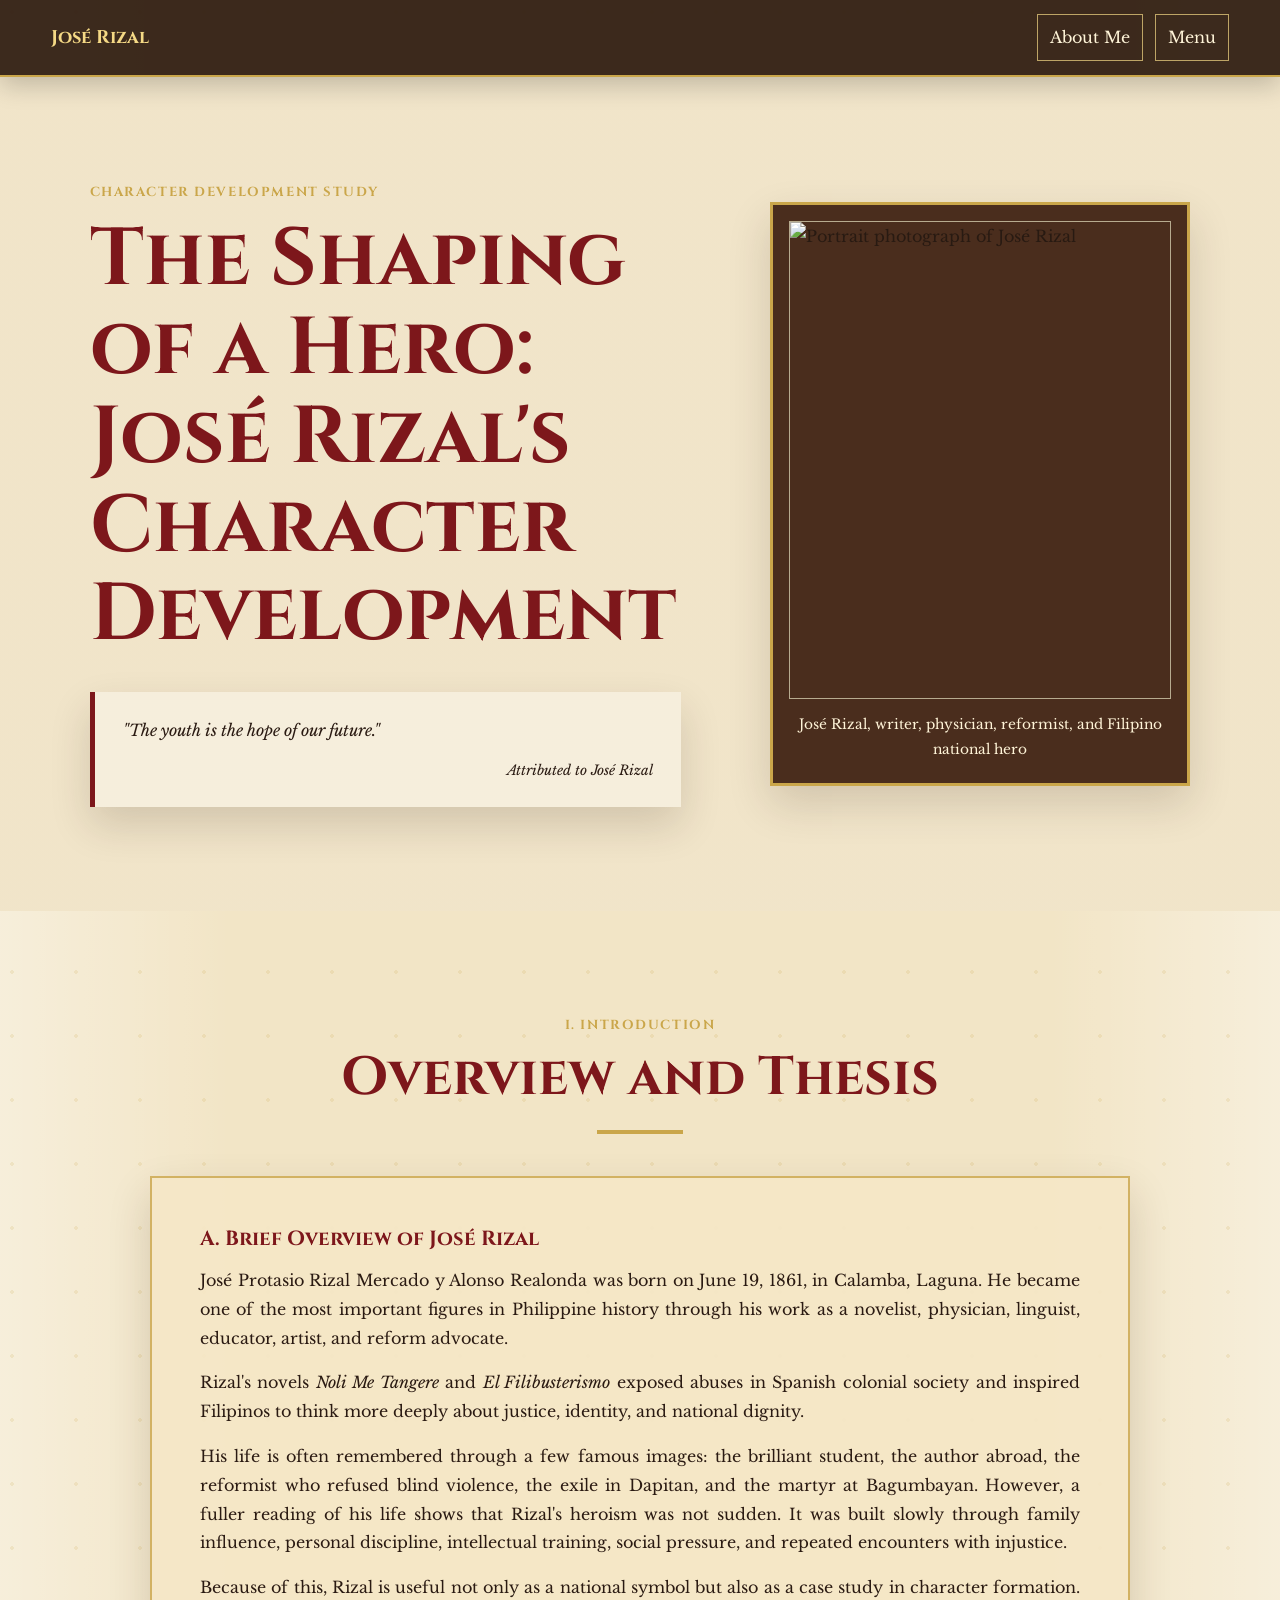
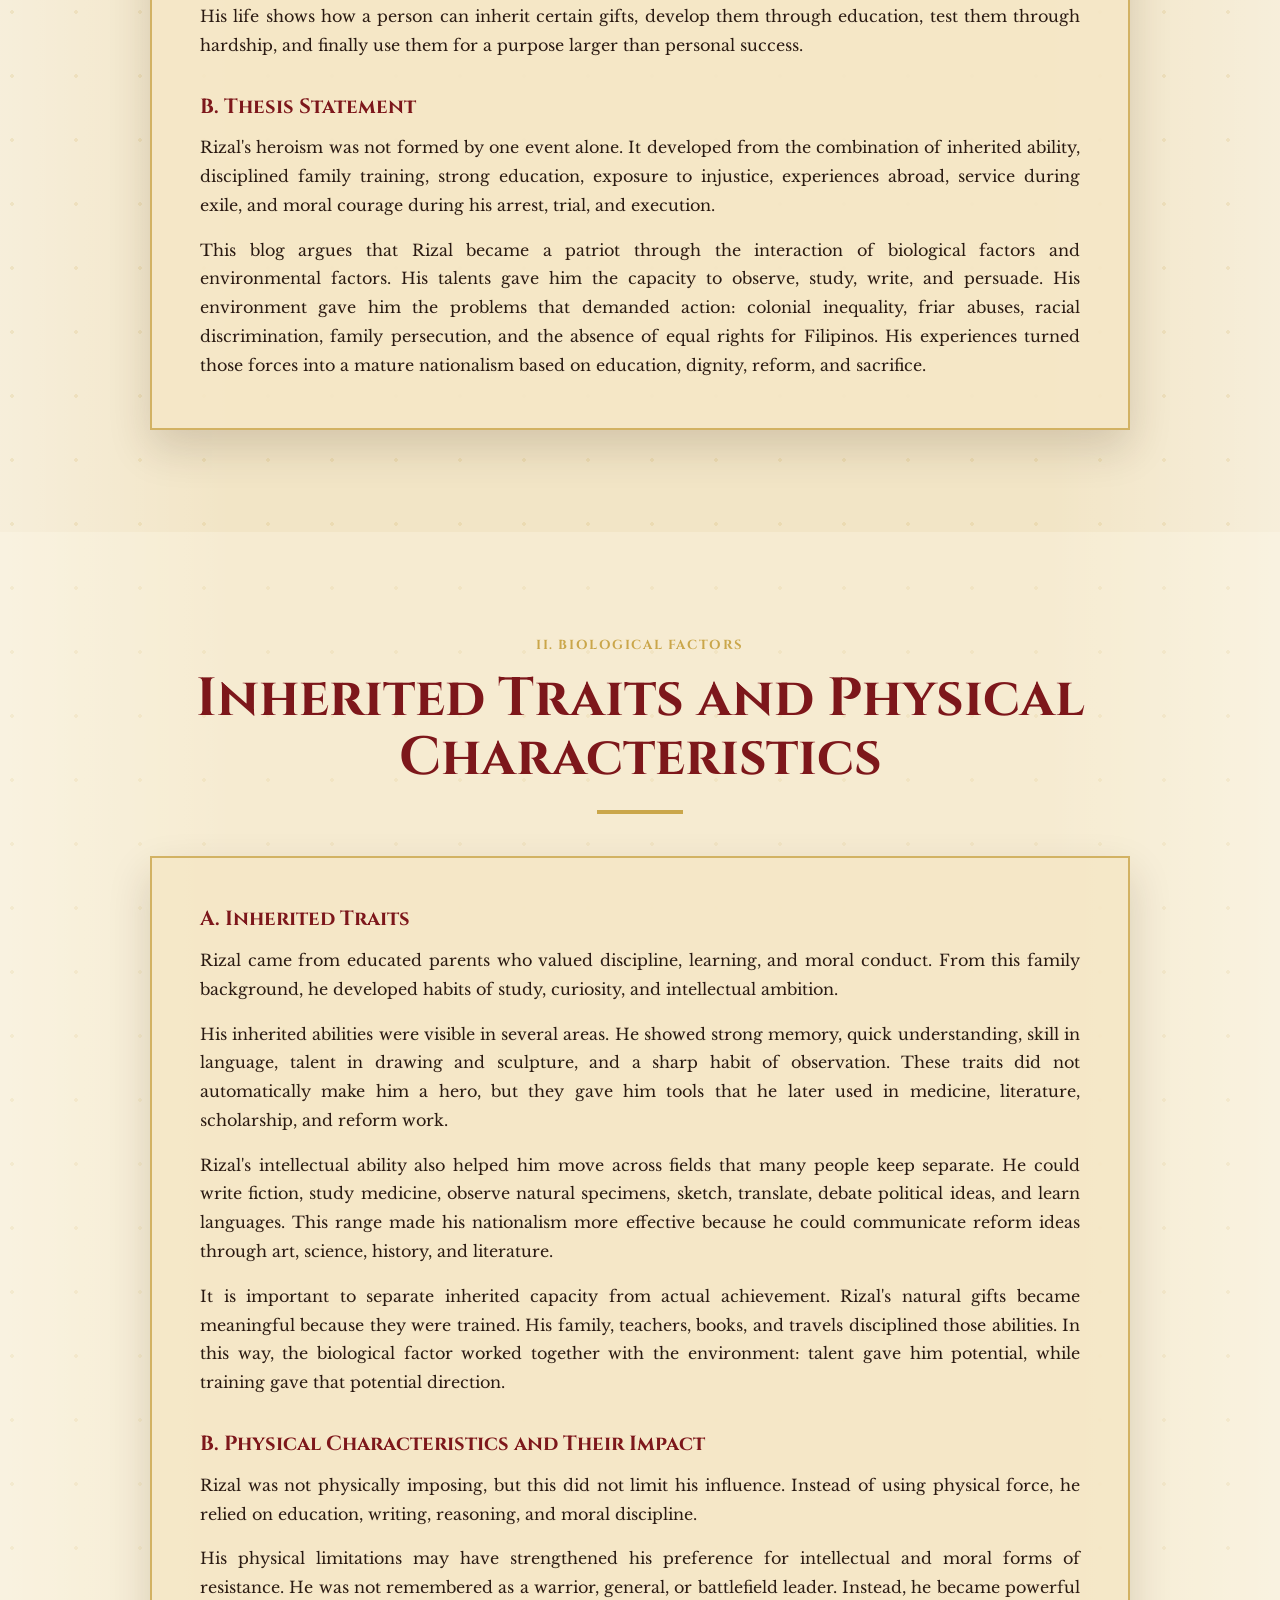
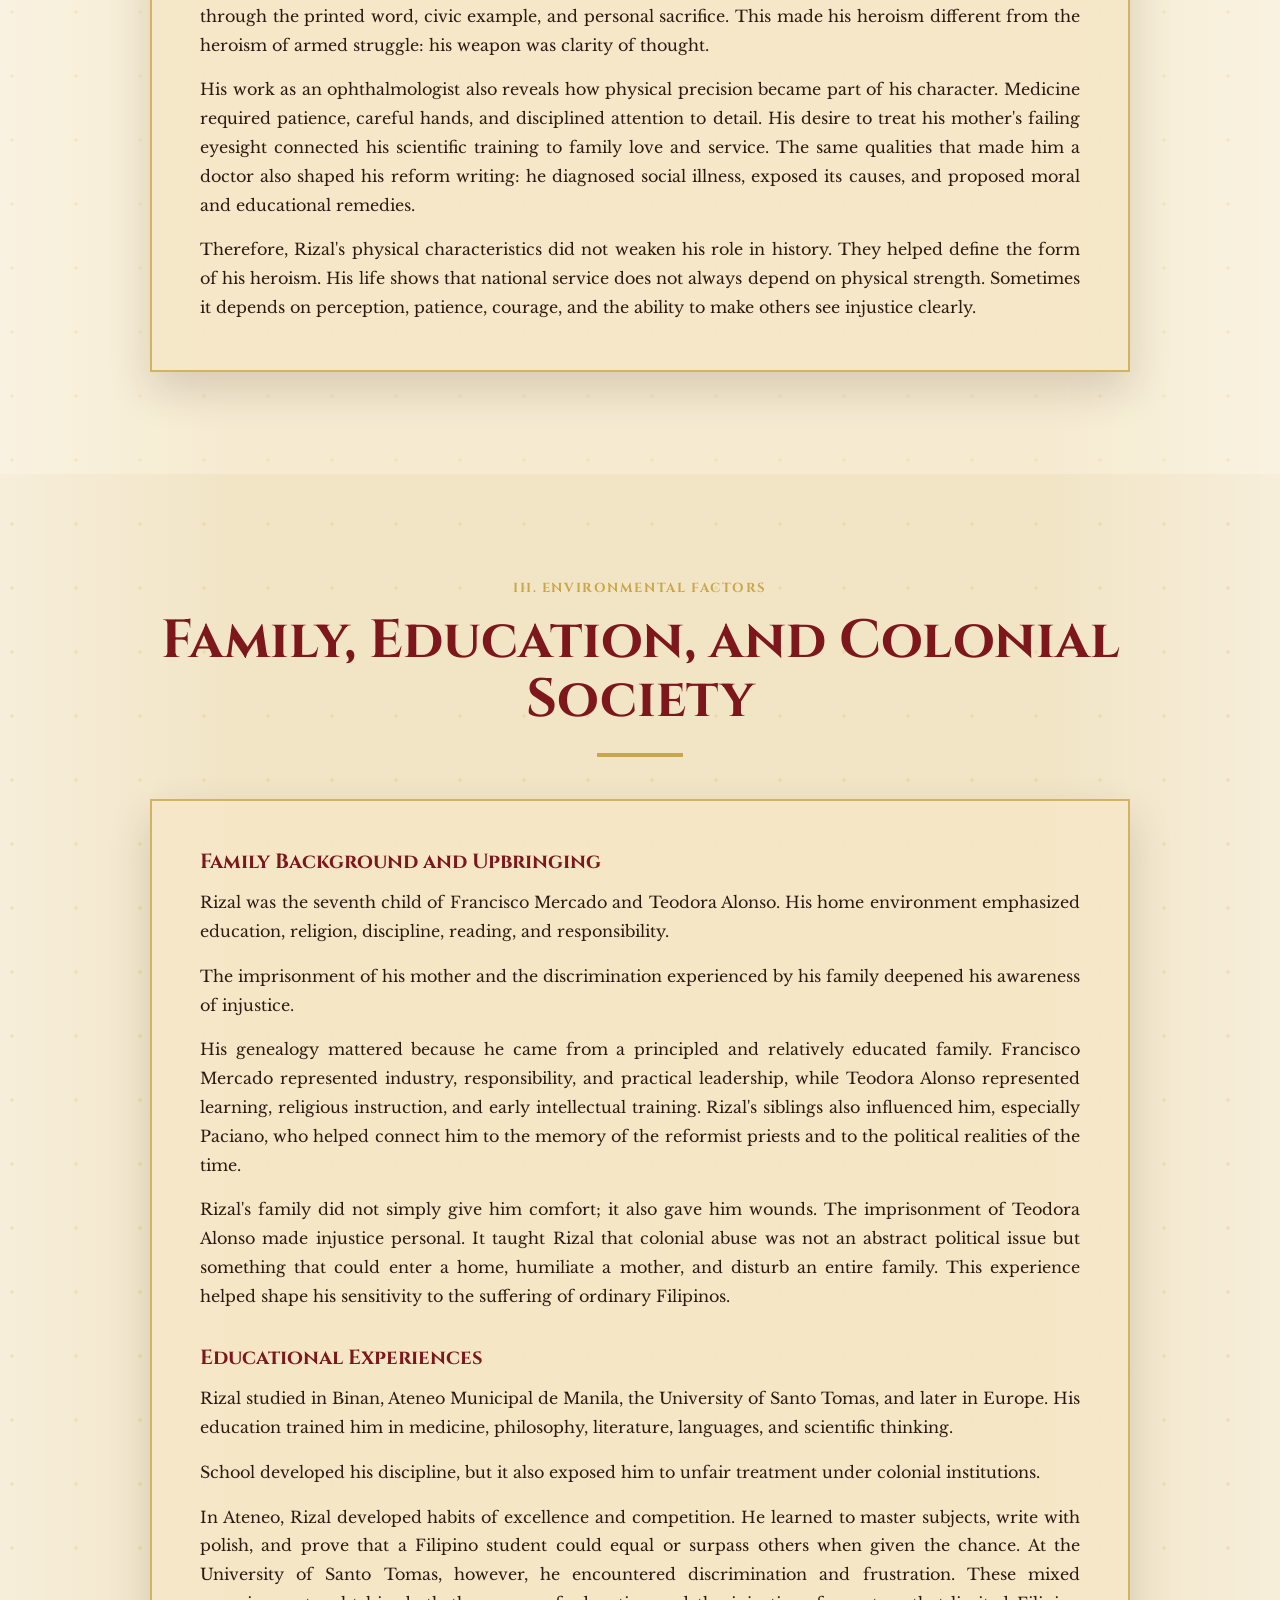
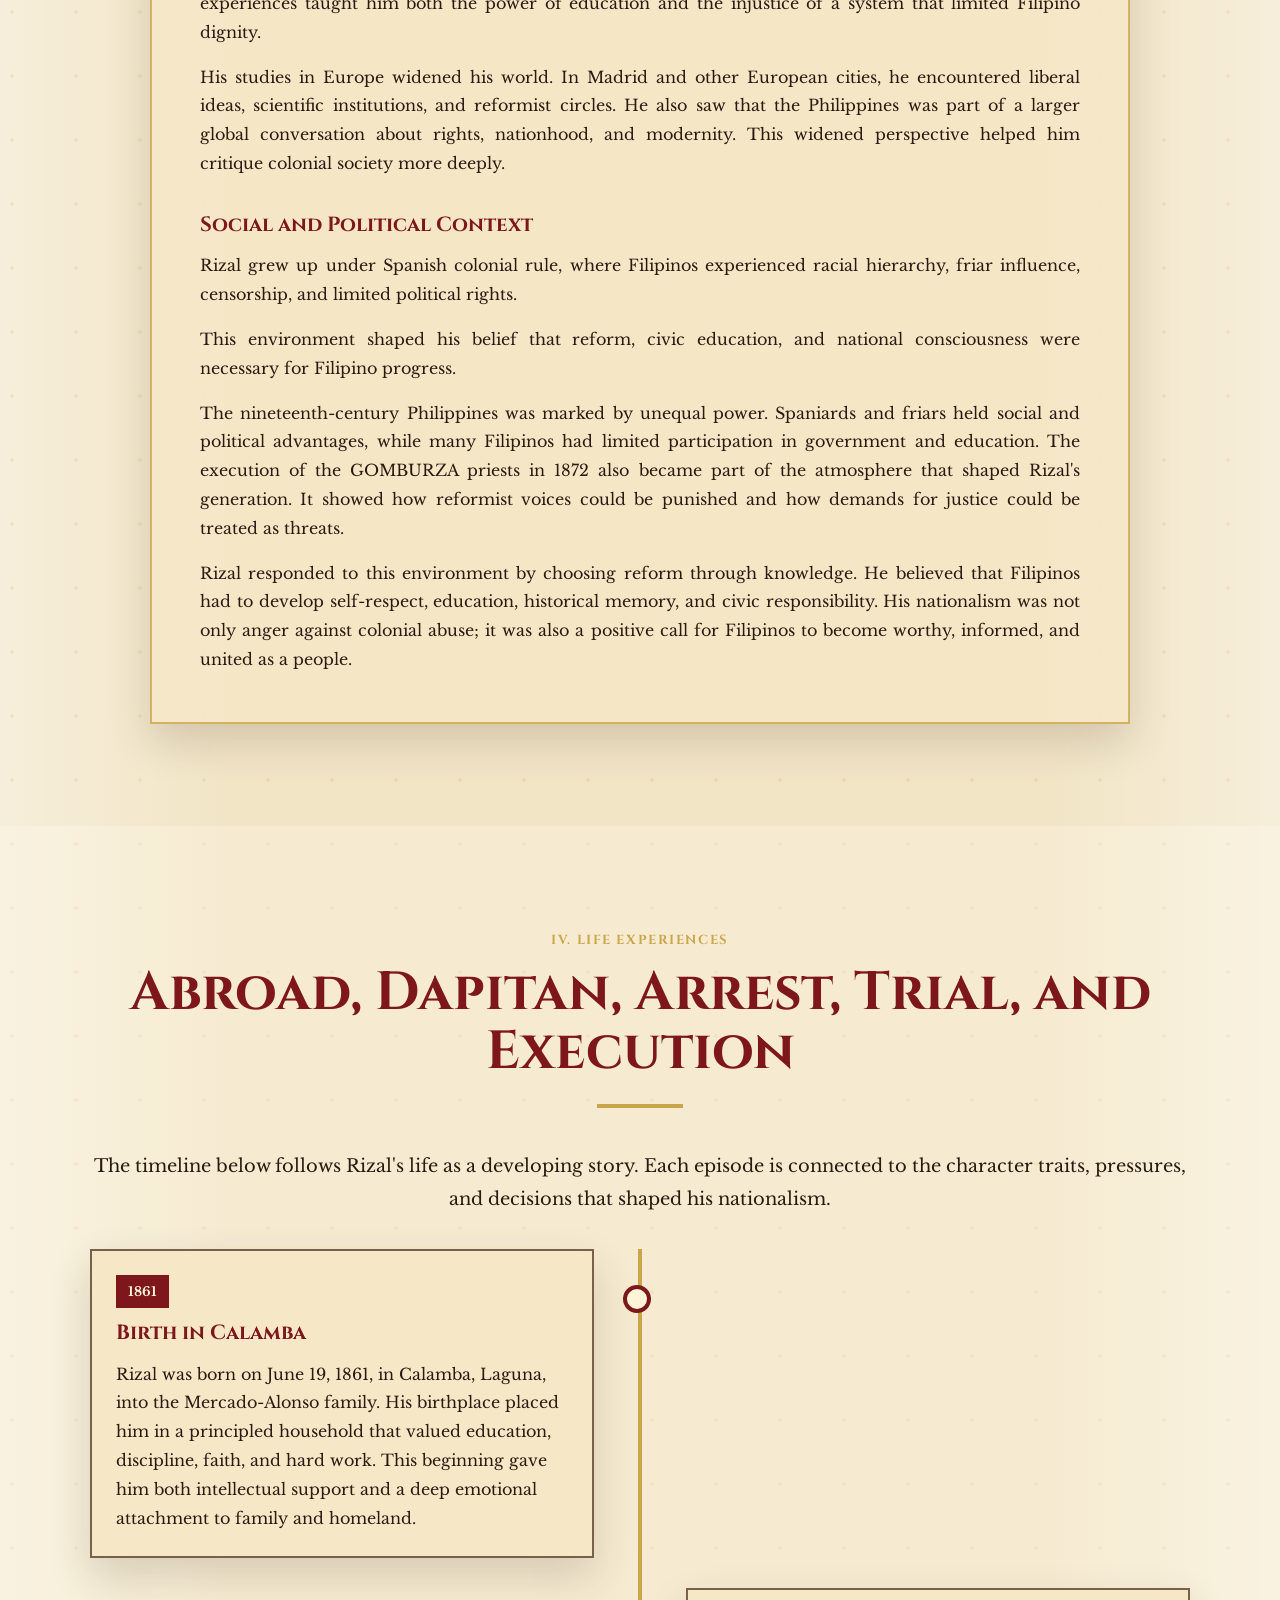
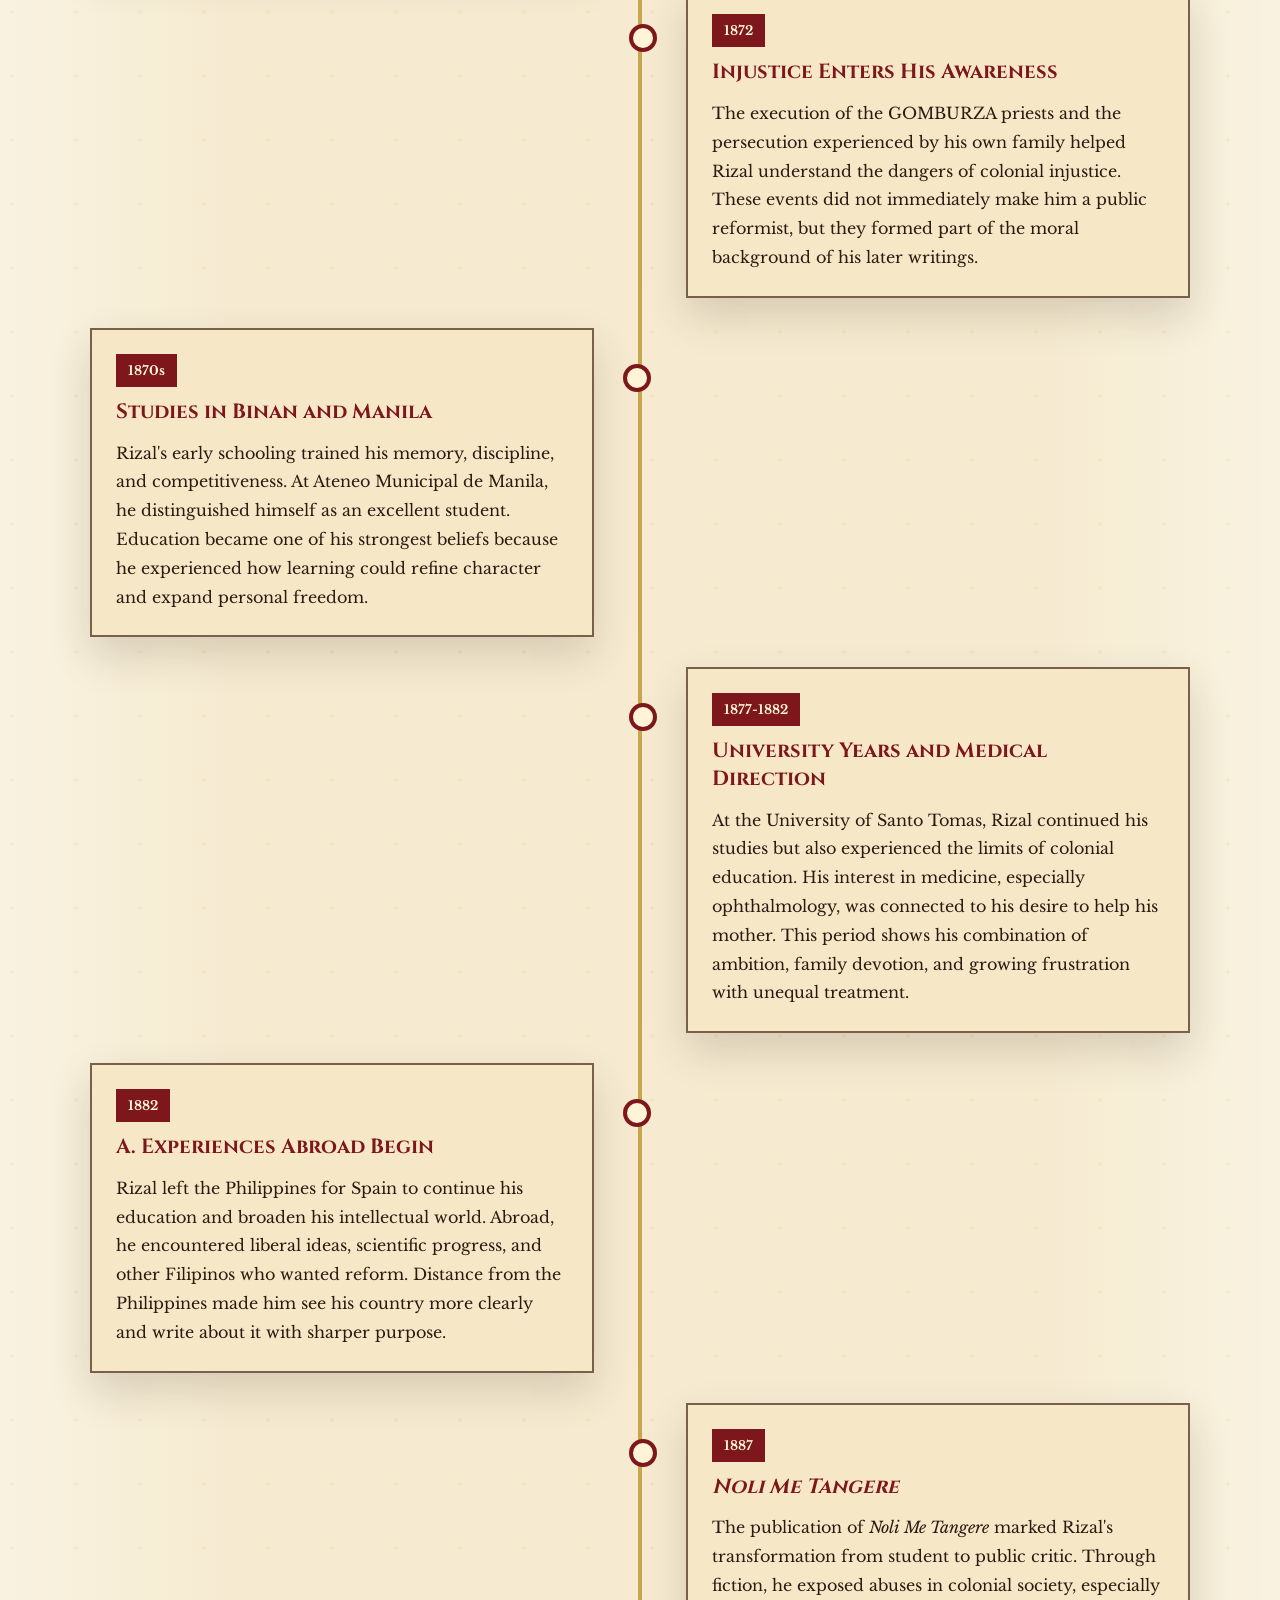
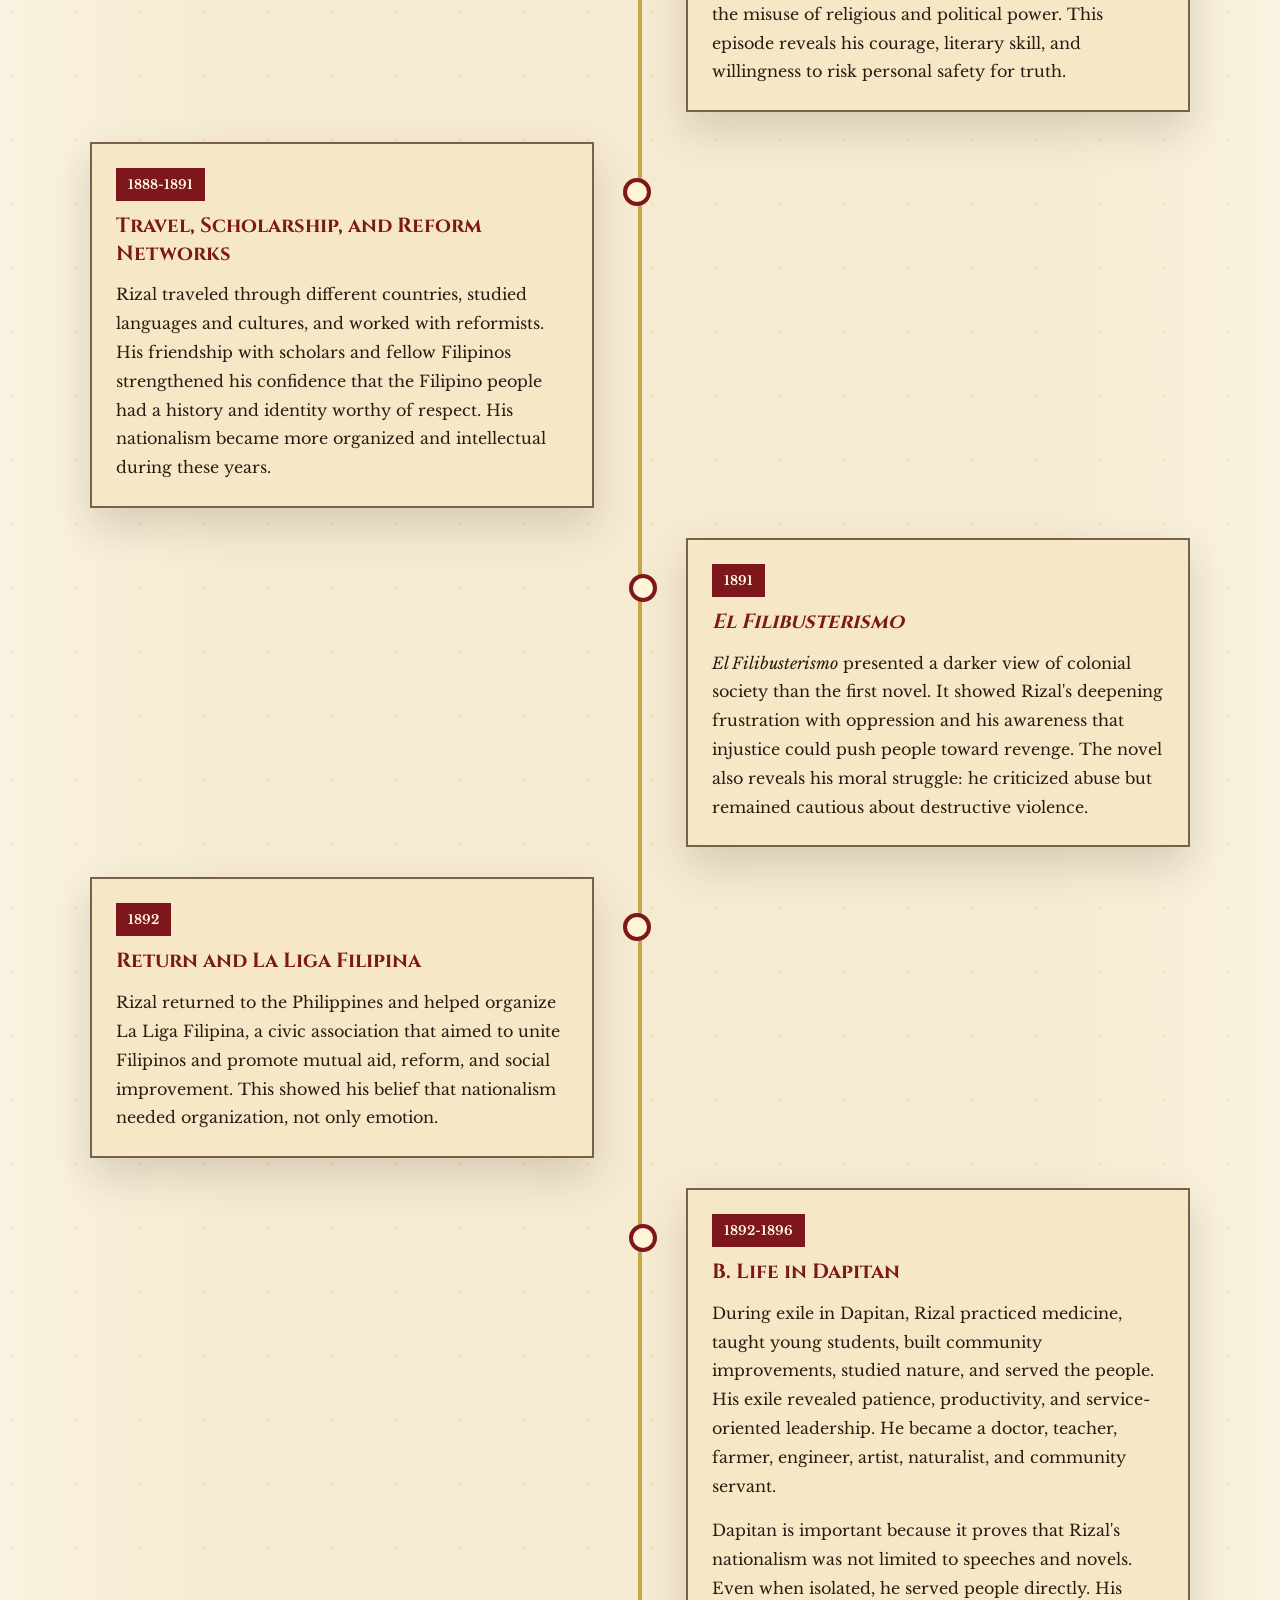
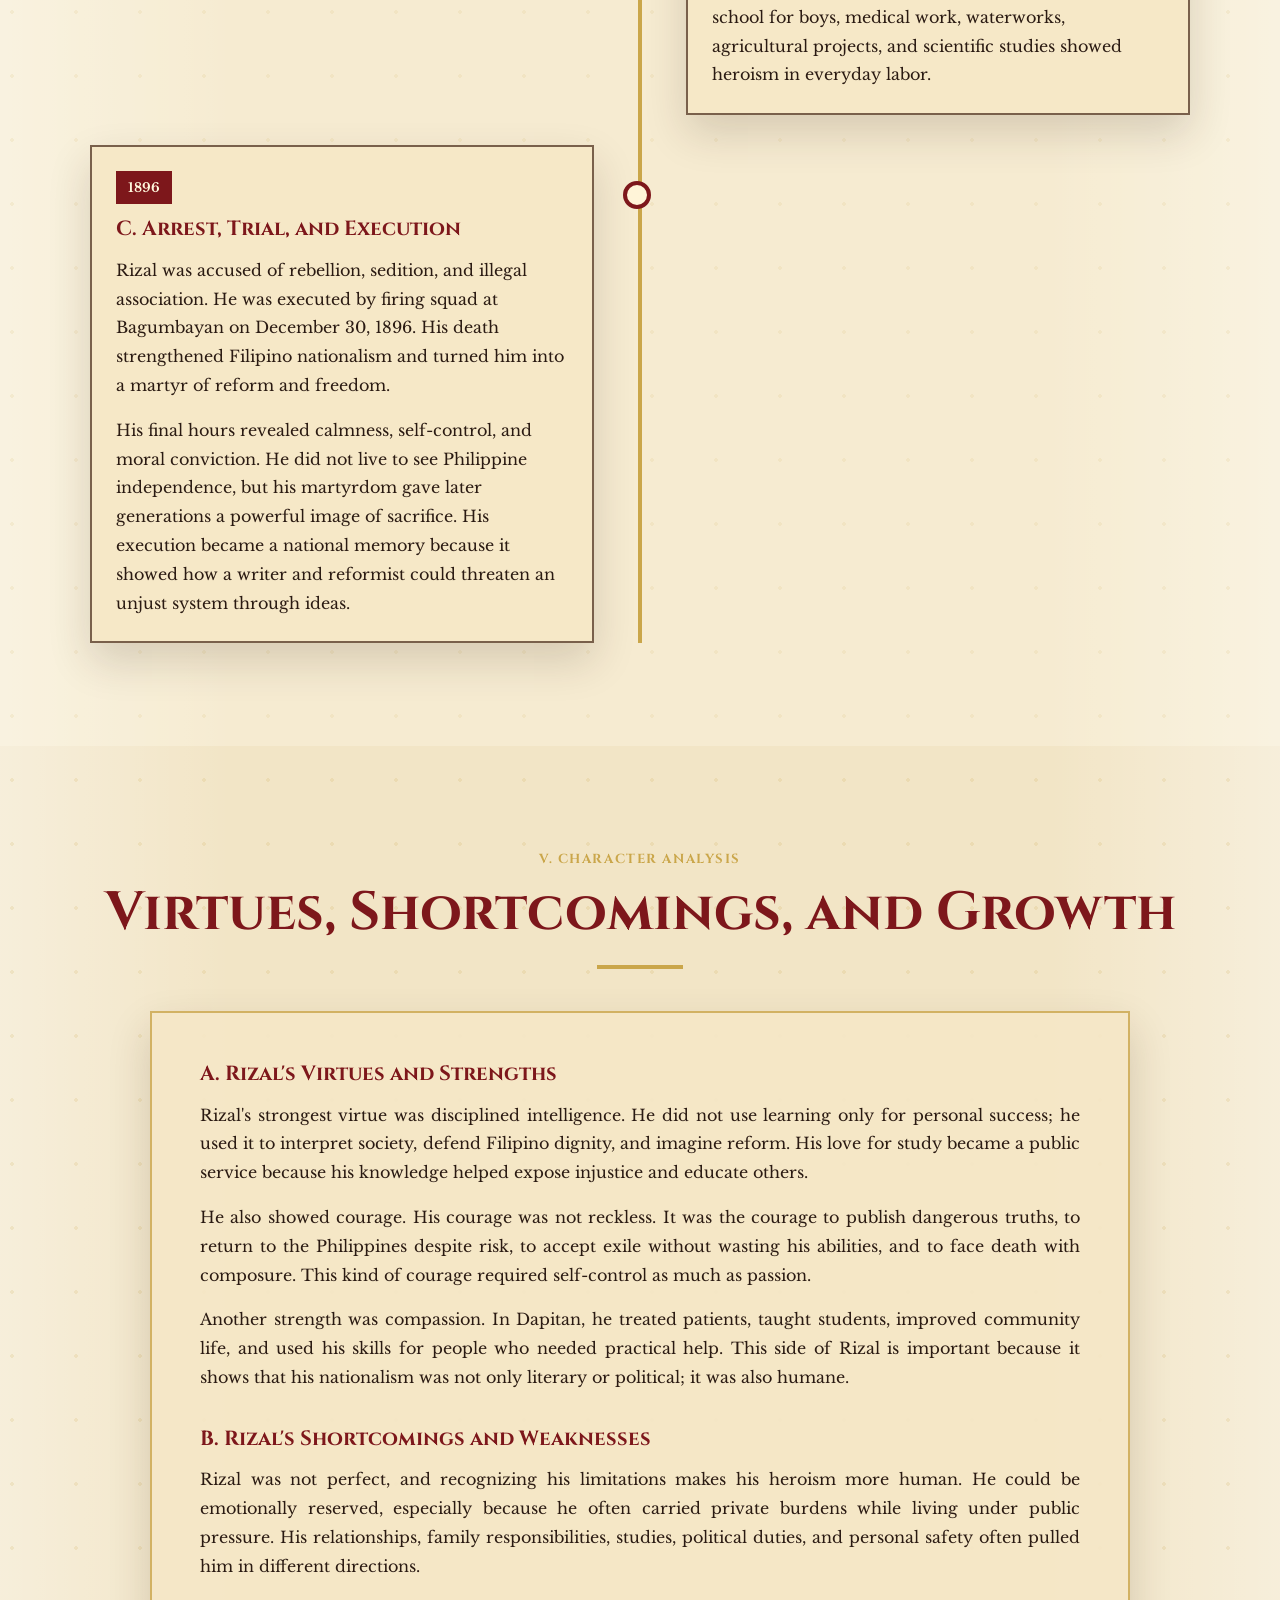
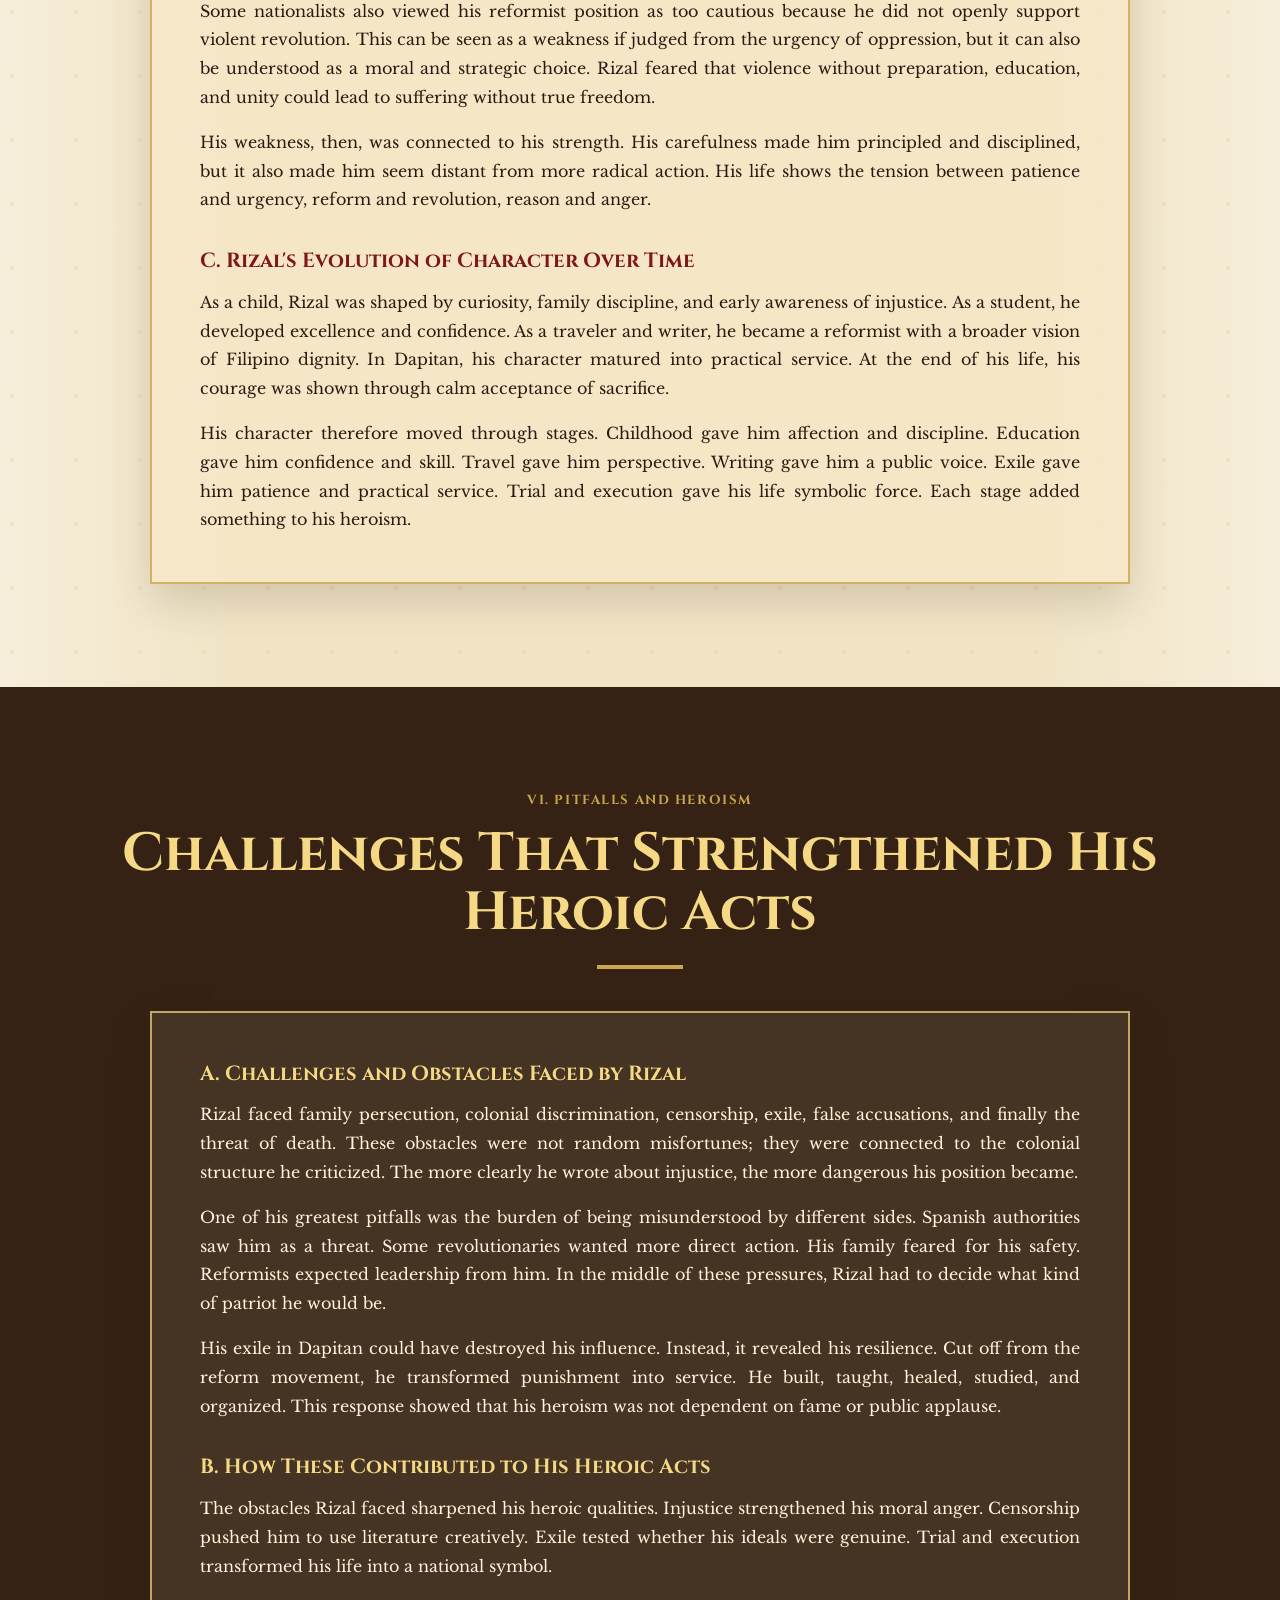
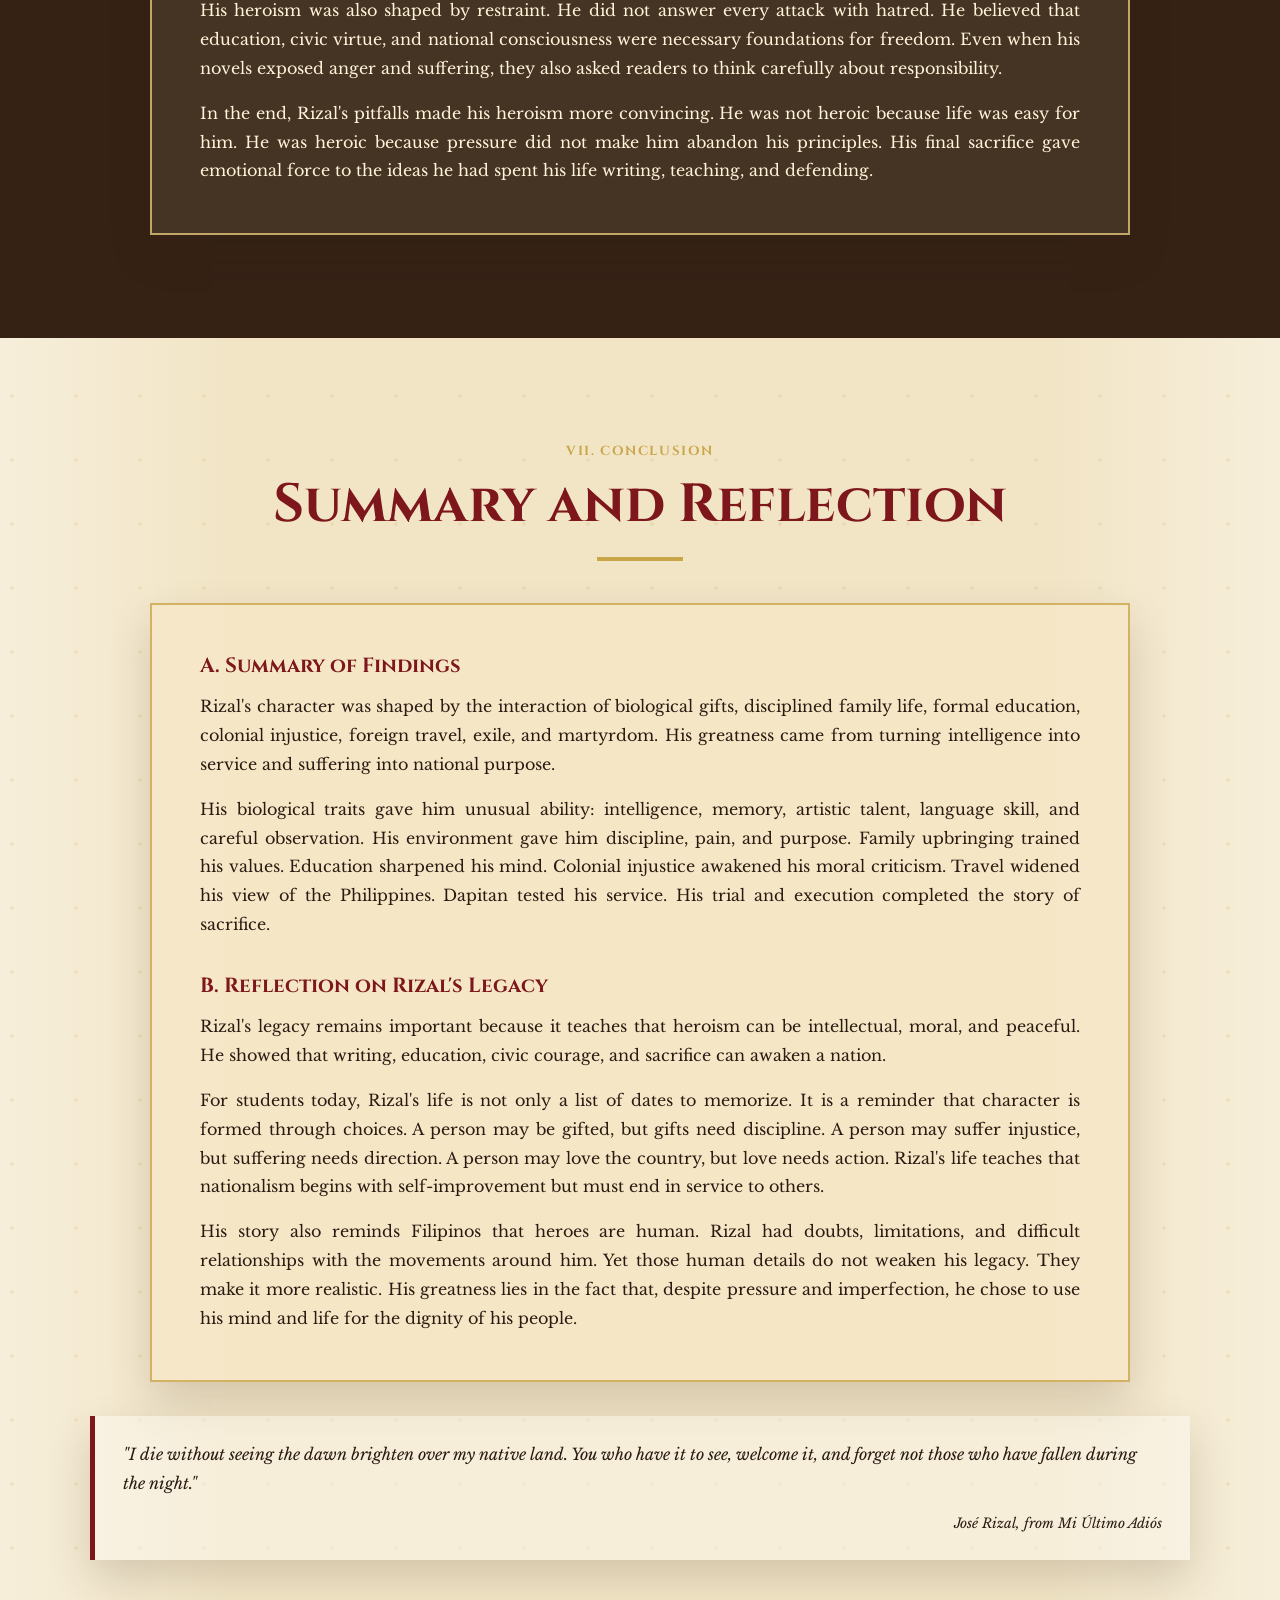
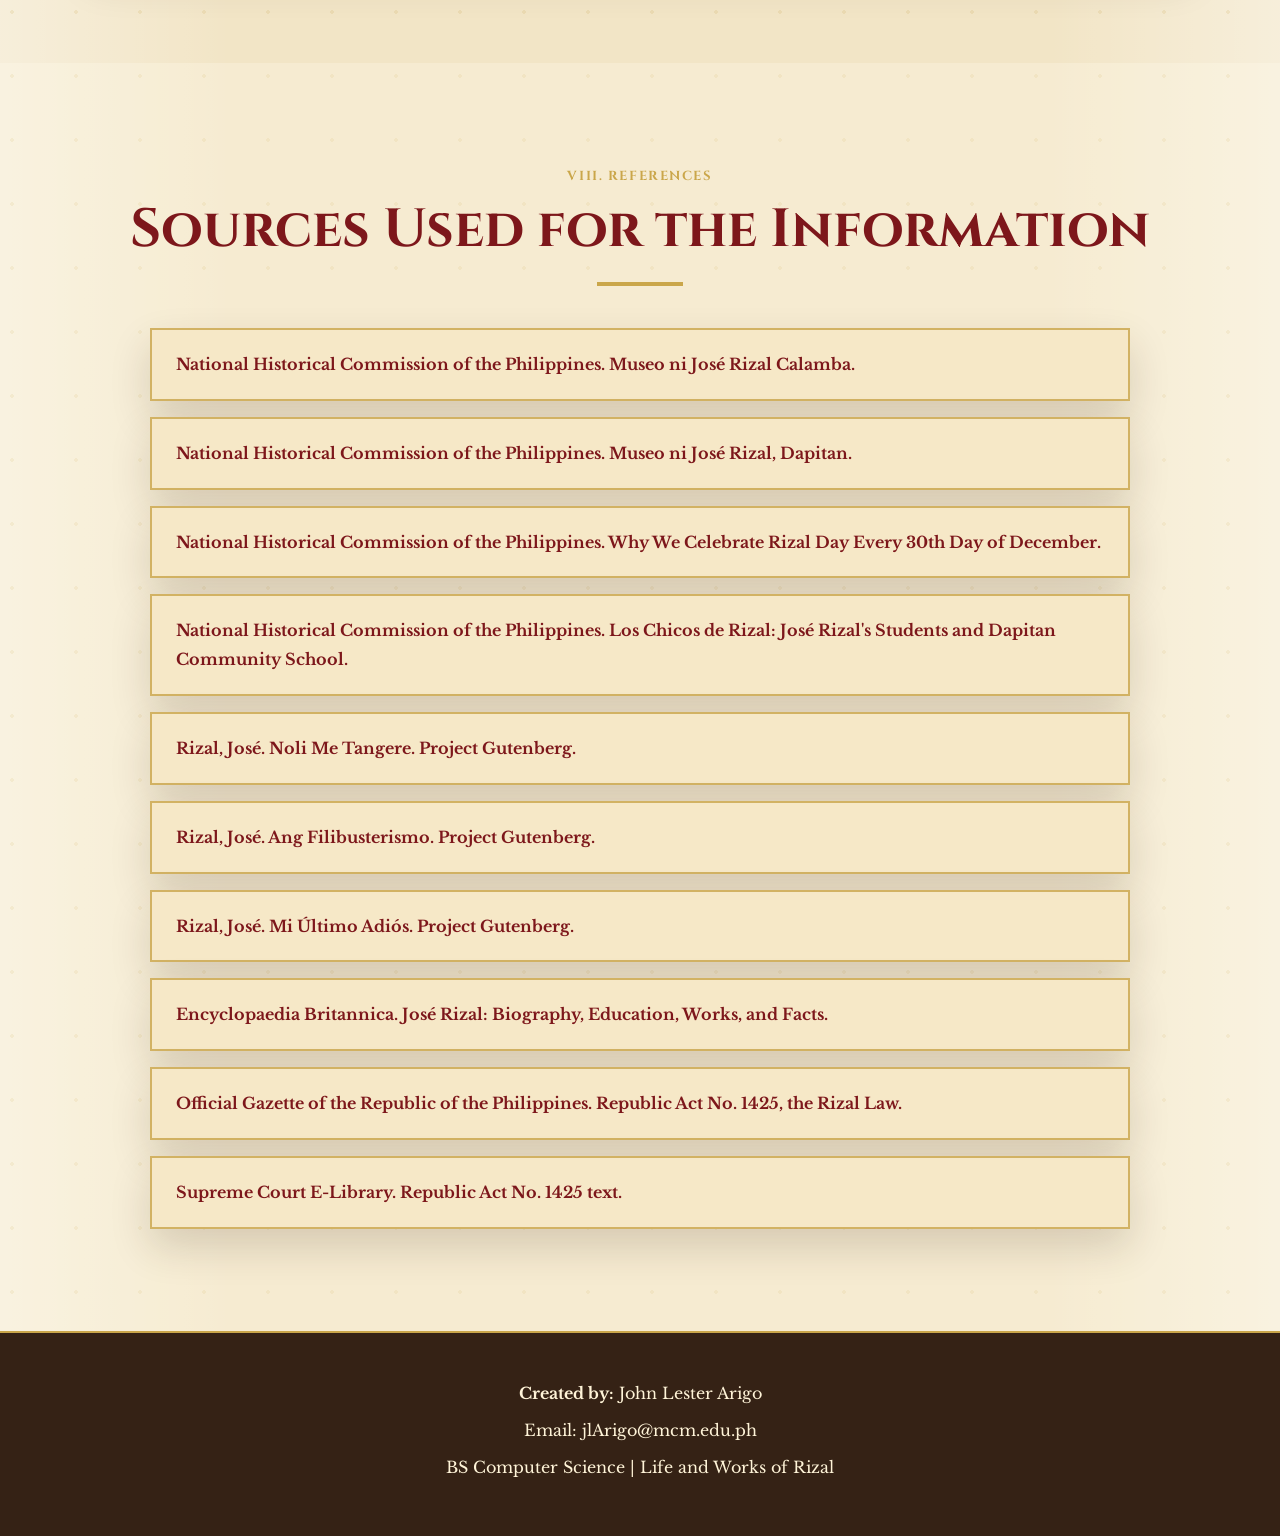
==== commit 598189a0: "added about me page" ====
--- a/index.html
+++ b/index.html
@@ -13,7 +13,10 @@
 <body>
   <header class="site-header">
     <a class="brand" href="#home">José Rizal</a>
-    <button class="nav-toggle" type="button" aria-label="Open navigation">Menu</button>
+    <div class="header-actions">
+      <a class="about-link" href="about.html">About Me</a>
+      <button class="nav-toggle" type="button" aria-label="Open navigation">Menu</button>
+    </div>
     <nav class="main-nav" aria-label="Primary navigation">
       <a href="#introduction">Introduction</a>
       <a href="#biological">Biological</a>
@@ -287,7 +290,7 @@
   </main>
 
   <footer class="site-footer">
-    <p><strong>Created by:</strong> Lester Arigo</p>
+    <p><strong>Created by:</strong> John Lester Arigo</p>
     <p>Email: jlArigo@mcm.edu.ph</p>
     <p>BS Computer Science | Life and Works of Rizal</p>
   </footer>
--- a/styles.css
+++ b/styles.css
@@ -58,14 +58,47 @@
   color: #f5d985;
 }
 
-.main-nav {
+.header-actions {
   display: flex;
   align-items: center;
-  gap: clamp(10px, 2.2vw, 30px);
+  gap: 12px;
+}
+
+.about-link,
+.nav-toggle {
+  color: #fff4d8;
+  font: inherit;
+  text-decoration: none;
+  background: transparent;
+  border: 1px solid rgba(245, 217, 133, 0.7);
+  padding: 8px 12px;
+}
+
+.about-link:hover,
+.nav-toggle:hover {
+  color: var(--brown-dark);
+  background: #f5d985;
+}
+
+.main-nav {
+  position: absolute;
+  top: 100%;
+  right: clamp(18px, 4vw, 56px);
+  display: none;
+  min-width: 240px;
+  padding: 12px;
+  background: var(--brown-dark);
+  border: 2px solid var(--gold);
+  box-shadow: 0 18px 36px rgba(0, 0, 0, 0.22);
   font-size: 0.86rem;
 }
 
+.main-nav.open {
+  display: grid;
+}
+
 .main-nav a {
+  padding: 10px 12px;
   text-decoration: none;
   transition: color 160ms ease, transform 160ms ease;
 }
@@ -76,12 +109,7 @@
 }
 
 .nav-toggle {
-  display: none;
-  color: #fff4d8;
-  font: inherit;
-  background: transparent;
-  border: 1px solid rgba(245, 217, 133, 0.7);
-  padding: 8px 12px;
+  cursor: pointer;
 }
 
 .hero {
@@ -226,6 +254,79 @@
 
 .dark-post h3 {
   color: #f5d985;
+}
+
+.about-hero {
+  min-height: calc(100vh - 70px);
+  display: grid;
+  place-items: center;
+  padding: clamp(54px, 8vw, 96px) clamp(18px, 7vw, 112px);
+  background:
+    linear-gradient(rgba(74, 45, 29, 0.08), rgba(74, 45, 29, 0.08)),
+    var(--paper-light);
+}
+
+.about-card {
+  display: grid;
+  grid-template-columns: minmax(240px, 360px) minmax(0, 720px);
+  gap: clamp(28px, 6vw, 72px);
+  align-items: center;
+  max-width: 1120px;
+  width: 100%;
+  padding: clamp(24px, 4vw, 48px);
+  background: rgba(246, 232, 199, 0.94);
+  border: 2px solid rgba(202, 166, 74, 0.8);
+  box-shadow: var(--shadow);
+}
+
+.profile-frame {
+  margin: 0;
+  padding: 16px;
+  background: var(--brown);
+  border: 3px solid var(--gold);
+  box-shadow: var(--shadow);
+}
+
+.profile-frame img,
+.profile-fallback {
+  width: 100%;
+  aspect-ratio: 4 / 5;
+  border: 1px solid rgba(255, 244, 216, 0.6);
+}
+
+.profile-frame img {
+  display: block;
+  object-fit: cover;
+  object-position: center;
+}
+
+.profile-fallback {
+  display: none;
+  place-items: center;
+  color: #f5d985;
+  font-family: "Cinzel", serif;
+  font-size: clamp(3rem, 8vw, 5rem);
+  font-weight: 700;
+  background: linear-gradient(135deg, var(--brown-dark), var(--wine));
+}
+
+.profile-frame figcaption {
+  color: #fff4d8;
+  padding: 14px 6px 4px;
+  font-size: 0.9rem;
+  text-align: center;
+}
+
+.about-copy h1 {
+  margin: 0 0 20px;
+  color: var(--wine);
+  font-family: "Cinzel", serif;
+  font-size: clamp(2.5rem, 6vw, 5rem);
+  line-height: 1.08;
+}
+
+.about-copy p {
+  text-align: justify;
 }
 
 .timeline {
@@ -535,30 +636,14 @@
 }
 
 @media (max-width: 920px) {
-  .site-header {
-    align-items: flex-start;
-  }
-
-  .nav-toggle {
-    display: inline-block;
-  }
-
   .main-nav {
-    position: absolute;
-    top: 100%;
     left: 0;
     right: 0;
-    display: none;
-    flex-direction: column;
-    align-items: stretch;
-    gap: 0;
+    min-width: auto;
     padding: 12px 18px 18px;
-    background: var(--brown-dark);
     border-bottom: 2px solid var(--gold);
-  }
-
-  .main-nav.open {
-    display: flex;
+    border-left: 0;
+    border-right: 0;
   }
 
   .main-nav a {
@@ -579,6 +664,15 @@
     min-height: auto;
   }
 
+  .about-card {
+    grid-template-columns: 1fr;
+  }
+
+  .profile-frame {
+    max-width: 360px;
+    margin: 0 auto;
+  }
+
   .portrait-card {
     max-width: 420px;
     margin: 0 auto;
